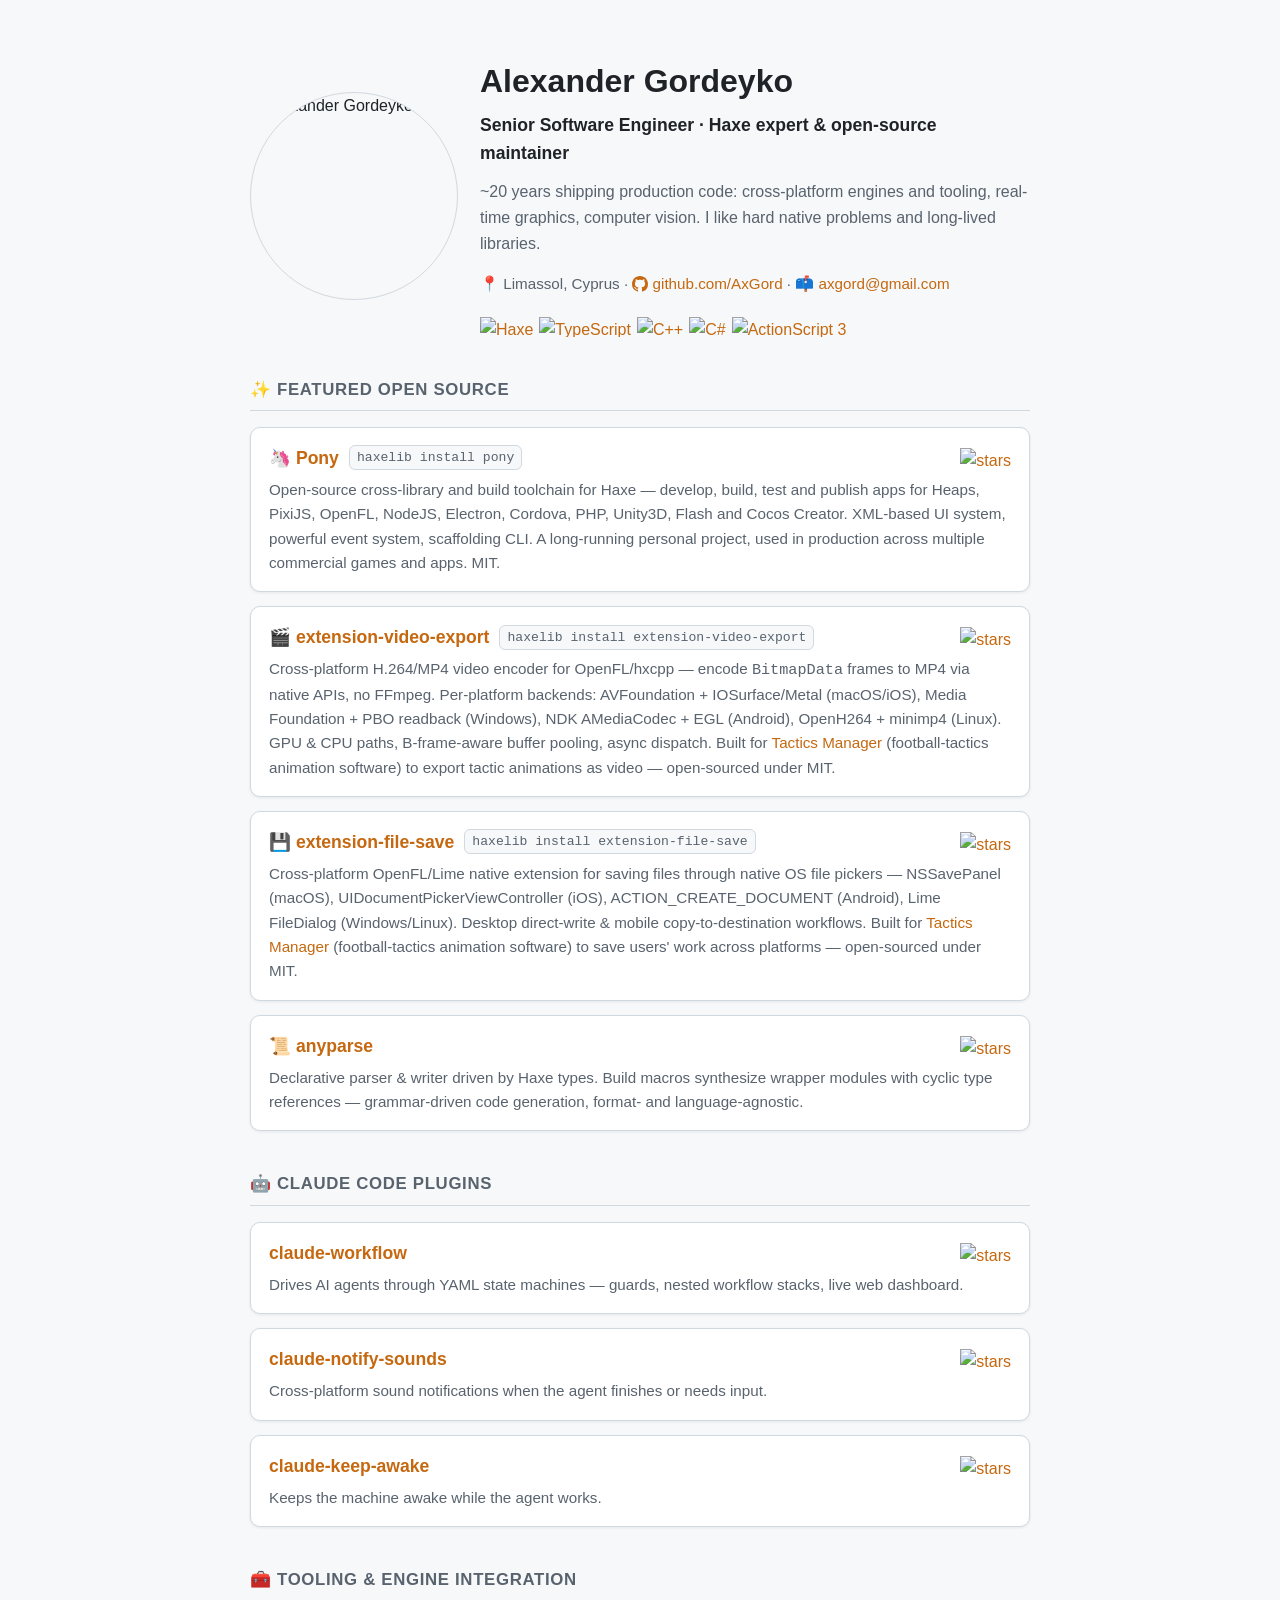
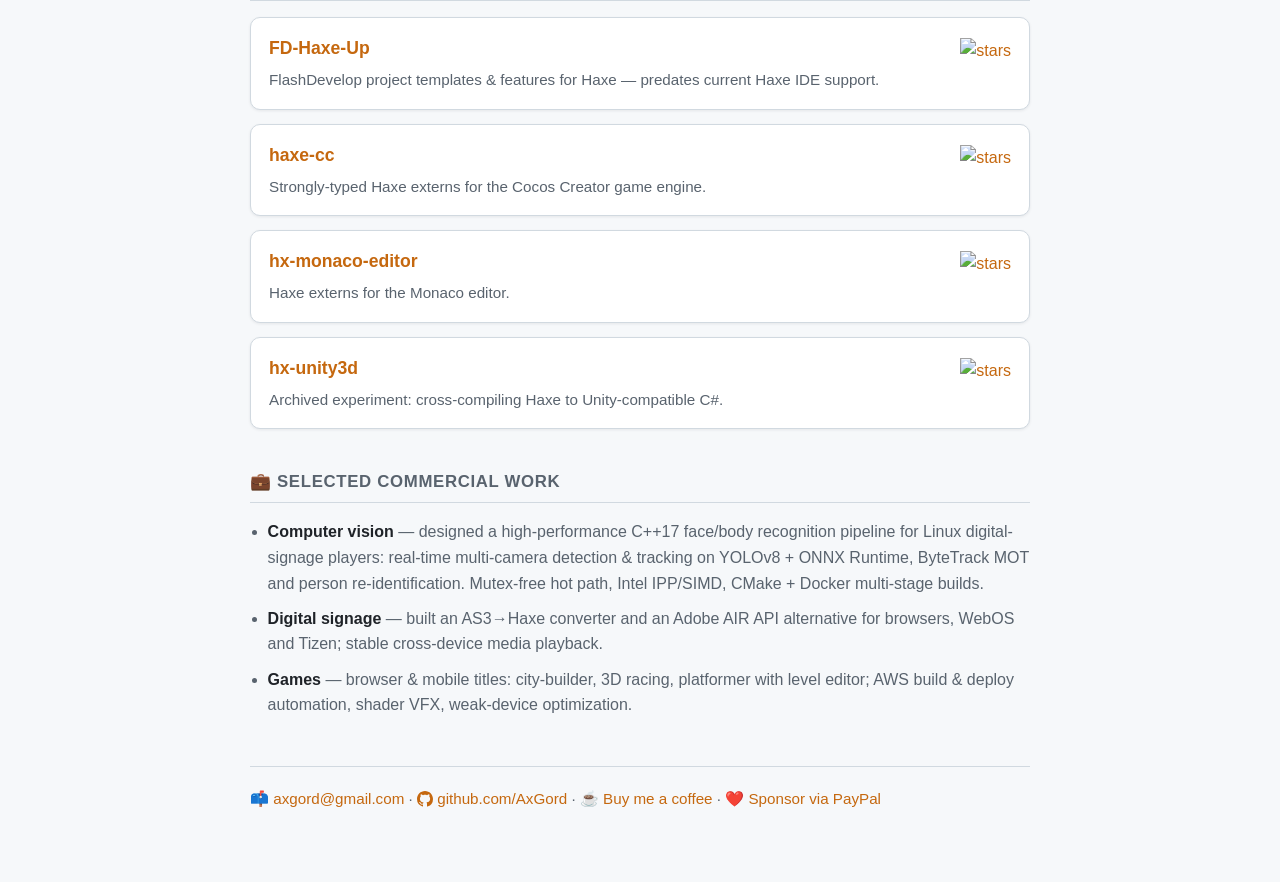
==== index.html @ aa640507 "add star badges to remaining project cards Co-Authored-By: Claude Opus 4.8 (1M context) <noreply@ant" ====
<!DOCTYPE html>
<html lang="en">
<head>
<meta charset="utf-8">
<meta name="viewport" content="width=device-width, initial-scale=1">
<title>Alexander Gordeyko — Haxe engineer & open-source maintainer</title>
<meta name="description" content="Senior Software Engineer · Haxe expert & open-source maintainer. Cross-platform engines and tooling, real-time graphics, computer vision.">
<style>
  :root {
    --bg: #f6f8fa;
    --fg: #1f2328;
    --muted: #59636e;
    --card: #ffffff;
    --border: #d1d9e0;
    --accent: #c5680f;
    --shadow: 0 1px 3px rgba(27,31,36,.08);
  }
  @media (prefers-color-scheme: dark) {
    :root {
      --bg: #0d1117;
      --fg: #e6edf3;
      --muted: #9198a1;
      --card: #161b22;
      --border: #30363d;
      --accent: #ea8220;
      --shadow: none;
    }
  }
  * { box-sizing: border-box; }
  body {
    margin: 0;
    background: var(--bg);
    color: var(--fg);
    font: 16px/1.6 -apple-system, BlinkMacSystemFont, "Segoe UI", Helvetica, Arial, sans-serif;
  }
  main { max-width: 820px; margin: 0 auto; padding: 56px 20px 72px; }
  a { color: var(--accent); text-decoration: none; }
  a:hover { text-decoration: underline; }
  .intro { display: flex; align-items: center; gap: 22px; }
  .intro-text { min-width: 0; }
  .avatar {
    width: 208px; height: 208px; border-radius: 50%;
    border: 1px solid var(--border); flex-shrink: 0;
  }
  @media (max-width: 520px) {
    .intro { flex-direction: column; align-items: flex-start; gap: 14px; }
  }
  h1 { font-size: 2rem; margin: 0 0 .25rem; }
  .tagline { font-size: 1.1rem; font-weight: 600; margin: 0 0 .75rem; }
  .summary { color: var(--muted); margin: 0 0 1rem; }
  .meta { color: var(--muted); font-size: .95rem; margin: 0 0 1.25rem; }
  .badges { display: flex; flex-wrap: wrap; gap: 6px; margin-top: .25rem; }
  .badges img { display: block; height: 20px; }
  .meta svg, footer svg { vertical-align: text-bottom; }
  h2 {
    font-size: 1.05rem; text-transform: uppercase; letter-spacing: .04em;
    color: var(--muted); margin: 2.5rem 0 1rem;
    border-bottom: 1px solid var(--border); padding-bottom: .4rem;
  }
  .card {
    background: var(--card); border: 1px solid var(--border);
    border-radius: 10px; padding: 16px 18px; margin-bottom: 14px;
    box-shadow: var(--shadow);
  }
  .card-head {
    display: flex; align-items: center; flex-wrap: wrap;
    gap: 10px; margin-bottom: 6px;
  }
  .card-head .name { font-size: 1.1rem; font-weight: 700; }
  .card-head code {
    background: var(--bg); border: 1px solid var(--border);
    border-radius: 6px; padding: 1px 7px; font-size: .82rem; color: var(--muted);
  }
  .card-head .stars { margin-left: auto; }
  .card-head .stars img { display: block; height: 20px; }
  .card p { margin: 0; color: var(--fg); }
  .card p.desc { color: var(--muted); font-size: .95rem; }
  .work { padding-left: 1.1rem; margin: 0; }
  .work li { margin-bottom: .6rem; color: var(--muted); }
  .work strong { color: var(--fg); }
  footer {
    margin-top: 3rem; padding-top: 1.25rem;
    border-top: 1px solid var(--border); color: var(--muted); font-size: .95rem;
  }
</style>
</head>
<body>
<main>

  <header>
    <div class="intro">
      <img class="avatar" src="https://github.com/AxGord.png?size=460" alt="Alexander Gordeyko" width="208" height="208">
      <div class="intro-text">
        <h1>Alexander Gordeyko</h1>
        <p class="tagline">Senior Software Engineer · Haxe expert &amp; open-source maintainer</p>
        <p class="summary">~20 years shipping production code: cross-platform engines and tooling, real-time graphics, computer vision. I like hard native problems and long-lived libraries.</p>
        <p class="meta">📍 Limassol, Cyprus · <a href="https://github.com/AxGord"><svg viewBox="0 0 16 16" width="16" height="16" fill="currentColor" aria-hidden="true"><path d="M8 0c4.42 0 8 3.58 8 8a8.013 8.013 0 0 1-5.45 7.59c-.4.08-.55-.17-.55-.38 0-.27.01-1.13.01-2.2 0-.75-.25-1.23-.54-1.48 1.78-.2 3.65-.88 3.65-3.95 0-.88-.31-1.59-.82-2.15.08-.2.36-1.02-.08-2.12 0 0-.67-.22-2.2.82-.64-.18-1.32-.27-2-.27-.68 0-1.36.09-2 .27-1.53-1.03-2.2-.82-2.2-.82-.44 1.1-.16 1.92-.08 2.12-.51.56-.82 1.28-.82 2.15 0 3.06 1.86 3.75 3.64 3.95-.23.2-.44.55-.51 1.07-.46.21-1.61.55-2.33-.66-.15-.24-.6-.83-1.23-.82-.67.01-.27.38.01.53.34.19.73.9.82 1.13.16.41.68 1.2 2.69.83 0 .67.01 1.3.01 1.49 0 .21-.15.45-.55.38A7.995 7.995 0 0 1 0 8c0-4.42 3.58-8 8-8Z"/></svg> github.com/AxGord</a> · 📫 <a href="mailto:axgord@gmail.com">axgord@gmail.com</a></p>
        <div class="badges">
          <a href="https://haxe.org"><img alt="Haxe" src="https://img.shields.io/badge/Haxe-EA8220?style=flat&logo=haxe&logoColor=white"></a>
          <a href="https://www.typescriptlang.org"><img alt="TypeScript" src="https://img.shields.io/badge/TypeScript-3178C6?style=flat&logo=typescript&logoColor=white"></a>
          <a href="https://isocpp.org"><img alt="C++" src="https://img.shields.io/badge/C++17-00599C?style=flat&logo=cplusplus&logoColor=white"></a>
          <a href="https://learn.microsoft.com/dotnet/csharp/"><img alt="C#" src="https://img.shields.io/badge/C%23-512BD4?style=flat&logo=csharp&logoColor=white"></a>
          <a href="https://airsdk.harman.com/"><img alt="ActionScript 3" src="https://img.shields.io/badge/AS3-CC0000?style=flat&logo=adobe&logoColor=white"></a>
        </div>
      </div>
    </div>
  </header>

  <h2>✨ Featured open source</h2>

  <div class="card">
    <div class="card-head">
      <span class="name">🦄 <a href="https://github.com/axgord/Pony">Pony</a></span>
      <code>haxelib install pony</code>
      <a class="stars" href="https://github.com/axgord/Pony/stargazers"><img alt="stars" src="https://img.shields.io/github/stars/axgord/Pony?style=flat&label=%E2%AD%90&color=DE8F00"></a>
    </div>
    <p class="desc">Open-source cross-library and build toolchain for Haxe — develop, build, test and publish apps for Heaps, PixiJS, OpenFL, NodeJS, Electron, Cordova, PHP, Unity3D, Flash and Cocos Creator. XML-based UI system, powerful event system, scaffolding CLI. A long-running personal project, used in production across multiple commercial games and apps. MIT.</p>
  </div>

  <div class="card">
    <div class="card-head">
      <span class="name">🎬 <a href="https://github.com/soccertutor/extension-video-export">extension-video-export</a></span>
      <code>haxelib install extension-video-export</code>
      <a class="stars" href="https://github.com/soccertutor/extension-video-export/stargazers"><img alt="stars" src="https://img.shields.io/github/stars/soccertutor/extension-video-export?style=flat&label=%E2%AD%90&color=DE8F00"></a>
    </div>
    <p class="desc">Cross-platform H.264/MP4 video encoder for OpenFL/hxcpp — encode <code>BitmapData</code> frames to MP4 via native APIs, no FFmpeg. Per-platform backends: AVFoundation + IOSurface/Metal (macOS/iOS), Media Foundation + PBO readback (Windows), NDK AMediaCodec + EGL (Android), OpenH264 + minimp4 (Linux). GPU &amp; CPU paths, B-frame-aware buffer pooling, async dispatch. Built for <a href="https://www.soccertutor.com">Tactics Manager</a> (football-tactics animation software) to export tactic animations as video — open-sourced under MIT.</p>
  </div>

  <div class="card">
    <div class="card-head">
      <span class="name">💾 <a href="https://github.com/soccertutor/extension-file-save">extension-file-save</a></span>
      <code>haxelib install extension-file-save</code>
      <a class="stars" href="https://github.com/soccertutor/extension-file-save/stargazers"><img alt="stars" src="https://img.shields.io/github/stars/soccertutor/extension-file-save?style=flat&label=%E2%AD%90&color=DE8F00"></a>
    </div>
    <p class="desc">Cross-platform OpenFL/Lime native extension for saving files through native OS file pickers — NSSavePanel (macOS), UIDocumentPickerViewController (iOS), ACTION_CREATE_DOCUMENT (Android), Lime FileDialog (Windows/Linux). Desktop direct-write &amp; mobile copy-to-destination workflows. Built for <a href="https://www.soccertutor.com">Tactics Manager</a> (football-tactics animation software) to save users' work across platforms — open-sourced under MIT.</p>
  </div>

  <div class="card">
    <div class="card-head">
      <span class="name">📜 <a href="https://github.com/axgord/anyparse">anyparse</a></span>
      <a class="stars" href="https://github.com/axgord/anyparse/stargazers"><img alt="stars" src="https://img.shields.io/github/stars/axgord/anyparse?style=flat&label=%E2%AD%90&color=DE8F00"></a>
    </div>
    <p class="desc">Declarative parser &amp; writer driven by Haxe types. Build macros synthesize wrapper modules with cyclic type references — grammar-driven code generation, format- and language-agnostic.</p>
  </div>

  <h2>🤖 Claude Code plugins</h2>

  <div class="card">
    <div class="card-head">
      <span class="name"><a href="https://github.com/axgord/claude-workflow">claude-workflow</a></span>
      <a class="stars" href="https://github.com/axgord/claude-workflow/stargazers"><img alt="stars" src="https://img.shields.io/github/stars/axgord/claude-workflow?style=flat&label=%E2%AD%90&color=DE8F00"></a>
    </div>
    <p class="desc">Drives AI agents through YAML state machines — guards, nested workflow stacks, live web dashboard.</p>
  </div>

  <div class="card">
    <div class="card-head">
      <span class="name"><a href="https://github.com/axgord/claude-notify-sounds">claude-notify-sounds</a></span>
      <a class="stars" href="https://github.com/axgord/claude-notify-sounds/stargazers"><img alt="stars" src="https://img.shields.io/github/stars/axgord/claude-notify-sounds?style=flat&label=%E2%AD%90&color=DE8F00"></a>
    </div>
    <p class="desc">Cross-platform sound notifications when the agent finishes or needs input.</p>
  </div>

  <div class="card">
    <div class="card-head">
      <span class="name"><a href="https://github.com/axgord/claude-keep-awake">claude-keep-awake</a></span>
      <a class="stars" href="https://github.com/axgord/claude-keep-awake/stargazers"><img alt="stars" src="https://img.shields.io/github/stars/axgord/claude-keep-awake?style=flat&label=%E2%AD%90&color=DE8F00"></a>
    </div>
    <p class="desc">Keeps the machine awake while the agent works.</p>
  </div>

  <h2>🧰 Tooling &amp; engine integration</h2>

  <div class="card">
    <div class="card-head">
      <span class="name"><a href="https://github.com/axgord/FD-Haxe-Up">FD-Haxe-Up</a></span>
      <a class="stars" href="https://github.com/axgord/FD-Haxe-Up/stargazers"><img alt="stars" src="https://img.shields.io/github/stars/axgord/FD-Haxe-Up?style=flat&label=%E2%AD%90&color=DE8F00"></a>
    </div>
    <p class="desc">FlashDevelop project templates &amp; features for Haxe — predates current Haxe IDE support.</p>
  </div>

  <div class="card">
    <div class="card-head">
      <span class="name"><a href="https://github.com/axgord/haxe-cc">haxe-cc</a></span>
      <a class="stars" href="https://github.com/axgord/haxe-cc/stargazers"><img alt="stars" src="https://img.shields.io/github/stars/axgord/haxe-cc?style=flat&label=%E2%AD%90&color=DE8F00"></a>
    </div>
    <p class="desc">Strongly-typed Haxe externs for the Cocos Creator game engine.</p>
  </div>

  <div class="card">
    <div class="card-head">
      <span class="name"><a href="https://github.com/axgord/hx-monaco-editor">hx-monaco-editor</a></span>
      <a class="stars" href="https://github.com/axgord/hx-monaco-editor/stargazers"><img alt="stars" src="https://img.shields.io/github/stars/axgord/hx-monaco-editor?style=flat&label=%E2%AD%90&color=DE8F00"></a>
    </div>
    <p class="desc">Haxe externs for the Monaco editor.</p>
  </div>

  <div class="card">
    <div class="card-head">
      <span class="name"><a href="https://github.com/axgord/hx-unity3d">hx-unity3d</a></span>
      <a class="stars" href="https://github.com/axgord/hx-unity3d/stargazers"><img alt="stars" src="https://img.shields.io/github/stars/axgord/hx-unity3d?style=flat&label=%E2%AD%90&color=DE8F00"></a>
    </div>
    <p class="desc">Archived experiment: cross-compiling Haxe to Unity-compatible C#.</p>
  </div>

  <h2>💼 Selected commercial work</h2>
  <ul class="work">
    <li><strong>Computer vision</strong> — designed a high-performance C++17 face/body recognition pipeline for Linux digital-signage players: real-time multi-camera detection &amp; tracking on YOLOv8 + ONNX Runtime, ByteTrack MOT and person re-identification. Mutex-free hot path, Intel IPP/SIMD, CMake + Docker multi-stage builds.</li>
    <li><strong>Digital signage</strong> — built an AS3→Haxe converter and an Adobe AIR API alternative for browsers, WebOS and Tizen; stable cross-device media playback.</li>
    <li><strong>Games</strong> — browser &amp; mobile titles: city-builder, 3D racing, platformer with level editor; AWS build &amp; deploy automation, shader VFX, weak-device optimization.</li>
  </ul>

  <footer>
    📫 <a href="mailto:axgord@gmail.com">axgord@gmail.com</a> ·
    <a href="https://github.com/AxGord"><svg viewBox="0 0 16 16" width="16" height="16" fill="currentColor" aria-hidden="true"><path d="M8 0c4.42 0 8 3.58 8 8a8.013 8.013 0 0 1-5.45 7.59c-.4.08-.55-.17-.55-.38 0-.27.01-1.13.01-2.2 0-.75-.25-1.23-.54-1.48 1.78-.2 3.65-.88 3.65-3.95 0-.88-.31-1.59-.82-2.15.08-.2.36-1.02-.08-2.12 0 0-.67-.22-2.2.82-.64-.18-1.32-.27-2-.27-.68 0-1.36.09-2 .27-1.53-1.03-2.2-.82-2.2-.82-.44 1.1-.16 1.92-.08 2.12-.51.56-.82 1.28-.82 2.15 0 3.06 1.86 3.75 3.64 3.95-.23.2-.44.55-.51 1.07-.46.21-1.61.55-2.33-.66-.15-.24-.6-.83-1.23-.82-.67.01-.27.38.01.53.34.19.73.9.82 1.13.16.41.68 1.2 2.69.83 0 .67.01 1.3.01 1.49 0 .21-.15.45-.55.38A7.995 7.995 0 0 1 0 8c0-4.42 3.58-8 8-8Z"/></svg> github.com/AxGord</a> ·
    ☕ <a href="https://buymeacoffee.com/axgo">Buy me a coffee</a> ·
    ❤️ <a href="https://paypal.me/axgorde">Sponsor via PayPal</a>
  </footer>

</main>
</body>
</html>
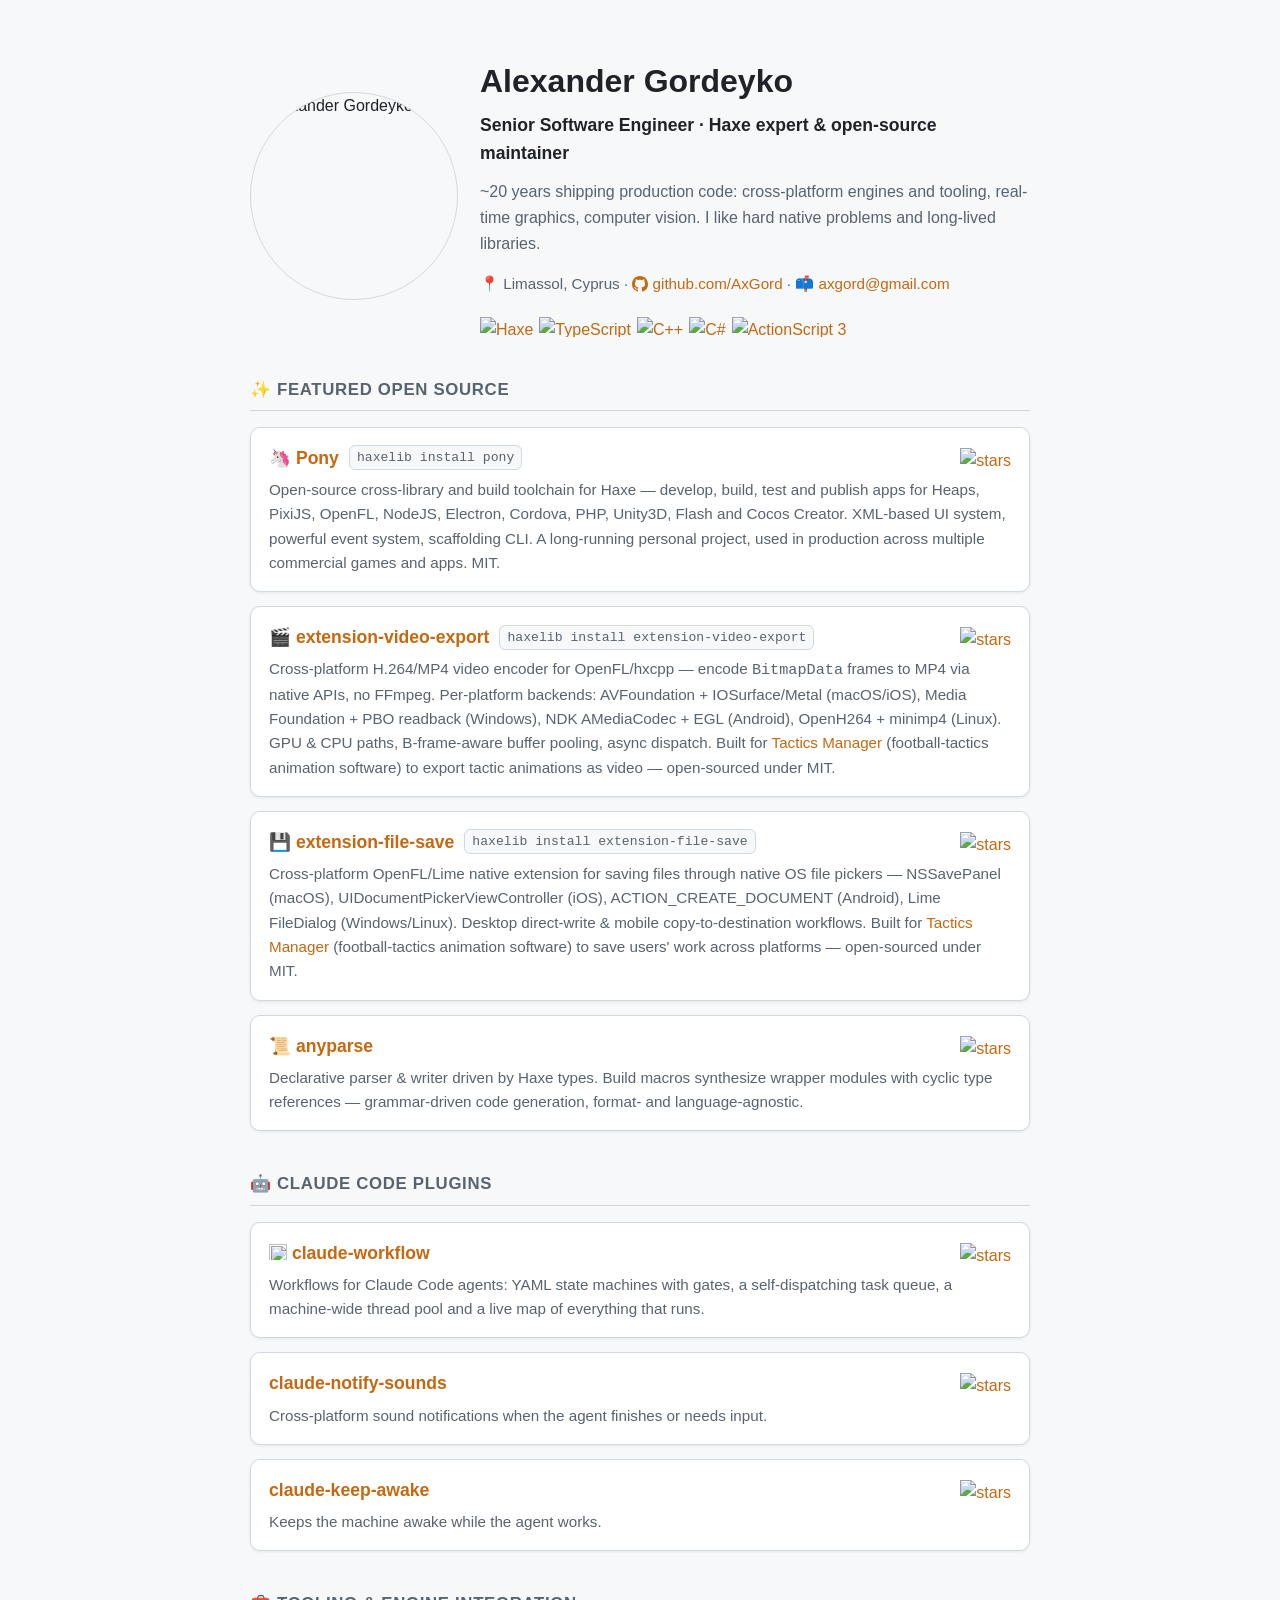
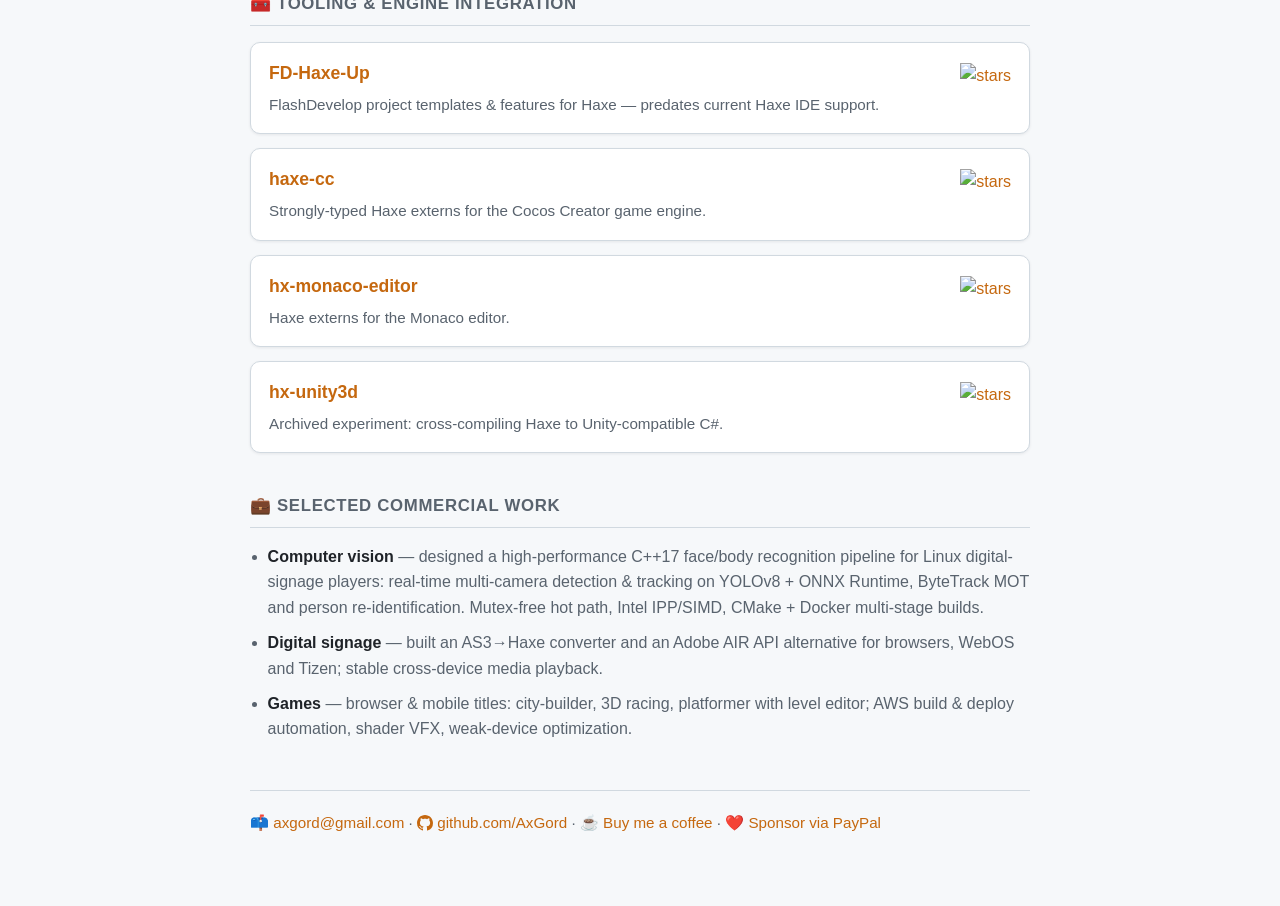
==== commit 5d05aab4: "claude-workflow: link the site, show its icon, current description Co-Authored-By: Claude Opus 5.5 <" ====
--- a/index.html
+++ b/index.html
@@ -147,10 +147,10 @@
 
   <div class="card">
     <div class="card-head">
-      <span class="name"><a href="https://github.com/axgord/claude-workflow">claude-workflow</a></span>
+      <span class="name"><img src="https://axgord.github.io/claude-workflow/favicon.svg" alt="" width="18" height="18" style="vertical-align:-3px"> <a href="https://axgord.github.io/claude-workflow/">claude-workflow</a></span>
       <a class="stars" href="https://github.com/axgord/claude-workflow/stargazers"><img alt="stars" src="https://img.shields.io/github/stars/axgord/claude-workflow?style=flat&label=%E2%AD%90&color=DE8F00"></a>
     </div>
-    <p class="desc">Drives AI agents through YAML state machines — guards, nested workflow stacks, live web dashboard.</p>
+    <p class="desc">Workflows for Claude Code agents: YAML state machines with gates, a self-dispatching task queue, a machine-wide thread pool and a live map of everything that runs.</p>
   </div>
 
   <div class="card">
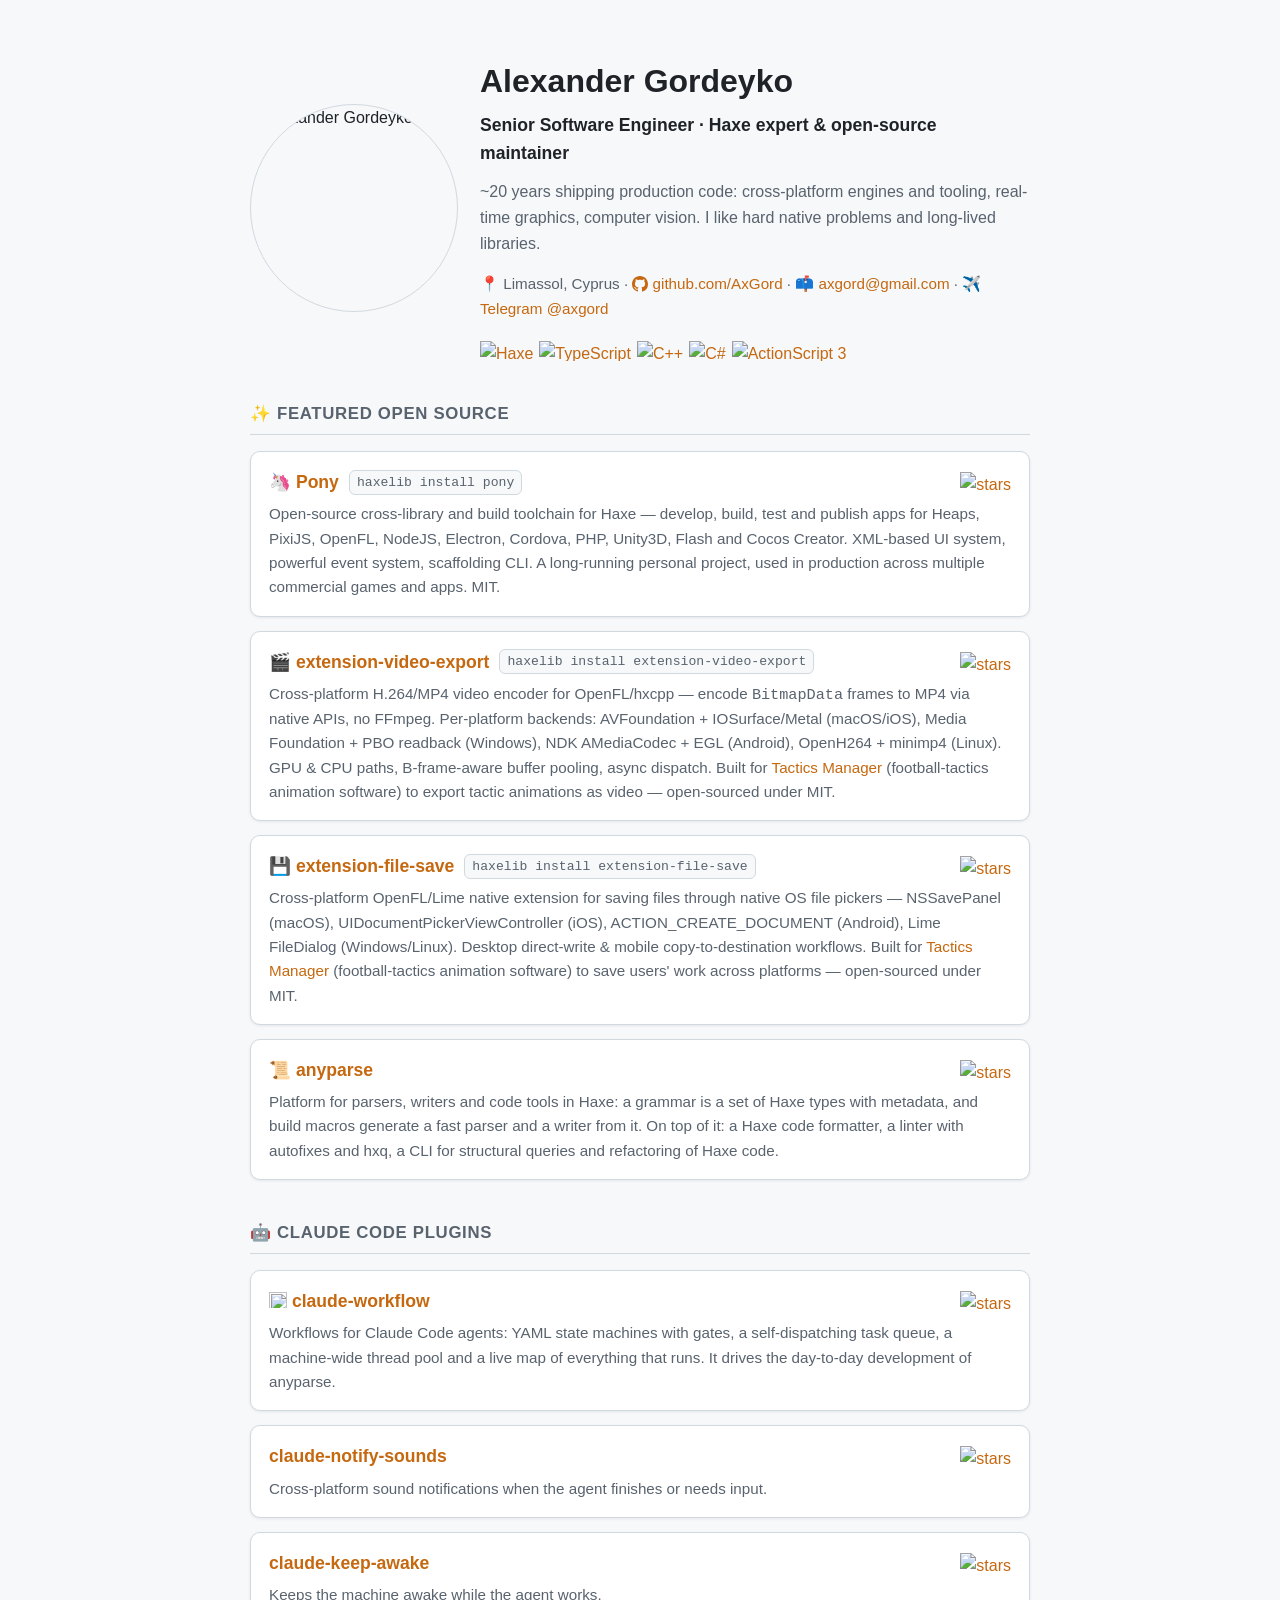
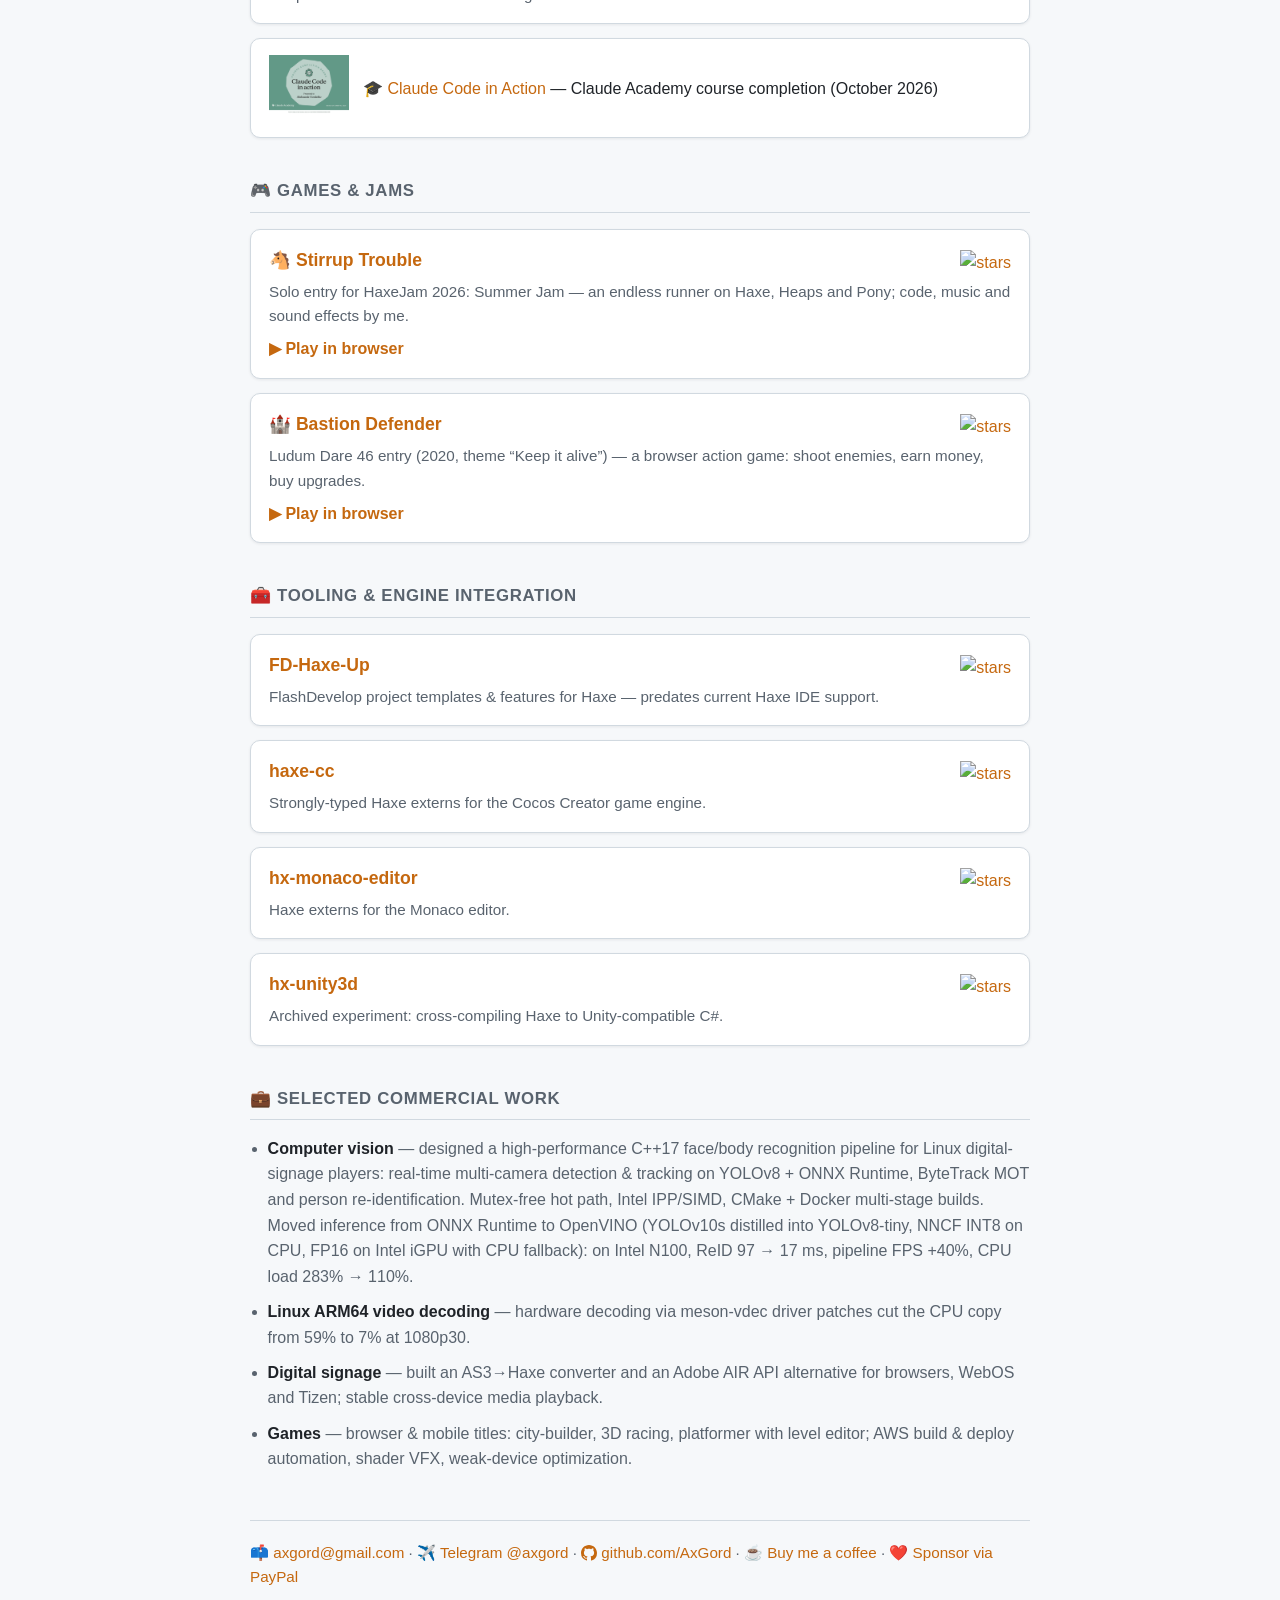
==== commit 3f3f37ad: "Update anyparse text, add games and certificate sections, CV numbers, Telegram contact Co-Authored-B" ====
--- a/index.html
+++ b/index.html
@@ -75,6 +75,9 @@
   .card-head .stars img { display: block; height: 20px; }
   .card p { margin: 0; color: var(--fg); }
   .card p.desc { color: var(--muted); font-size: .95rem; }
+  .card a.play { display: inline-block; margin-top: 8px; font-weight: 700; }
+  .cert { display: flex; align-items: center; gap: 14px; }
+  .cert img { width: 80px; height: auto; flex-shrink: 0; }
   .work { padding-left: 1.1rem; margin: 0; }
   .work li { margin-bottom: .6rem; color: var(--muted); }
   .work strong { color: var(--fg); }
@@ -94,7 +97,7 @@
         <h1>Alexander Gordeyko</h1>
         <p class="tagline">Senior Software Engineer · Haxe expert &amp; open-source maintainer</p>
         <p class="summary">~20 years shipping production code: cross-platform engines and tooling, real-time graphics, computer vision. I like hard native problems and long-lived libraries.</p>
-        <p class="meta">📍 Limassol, Cyprus · <a href="https://github.com/AxGord"><svg viewBox="0 0 16 16" width="16" height="16" fill="currentColor" aria-hidden="true"><path d="M8 0c4.42 0 8 3.58 8 8a8.013 8.013 0 0 1-5.45 7.59c-.4.08-.55-.17-.55-.38 0-.27.01-1.13.01-2.2 0-.75-.25-1.23-.54-1.48 1.78-.2 3.65-.88 3.65-3.95 0-.88-.31-1.59-.82-2.15.08-.2.36-1.02-.08-2.12 0 0-.67-.22-2.2.82-.64-.18-1.32-.27-2-.27-.68 0-1.36.09-2 .27-1.53-1.03-2.2-.82-2.2-.82-.44 1.1-.16 1.92-.08 2.12-.51.56-.82 1.28-.82 2.15 0 3.06 1.86 3.75 3.64 3.95-.23.2-.44.55-.51 1.07-.46.21-1.61.55-2.33-.66-.15-.24-.6-.83-1.23-.82-.67.01-.27.38.01.53.34.19.73.9.82 1.13.16.41.68 1.2 2.69.83 0 .67.01 1.3.01 1.49 0 .21-.15.45-.55.38A7.995 7.995 0 0 1 0 8c0-4.42 3.58-8 8-8Z"/></svg> github.com/AxGord</a> · 📫 <a href="mailto:axgord@gmail.com">axgord@gmail.com</a></p>
+        <p class="meta">📍 Limassol, Cyprus · <a href="https://github.com/AxGord"><svg viewBox="0 0 16 16" width="16" height="16" fill="currentColor" aria-hidden="true"><path d="M8 0c4.42 0 8 3.58 8 8a8.013 8.013 0 0 1-5.45 7.59c-.4.08-.55-.17-.55-.38 0-.27.01-1.13.01-2.2 0-.75-.25-1.23-.54-1.48 1.78-.2 3.65-.88 3.65-3.95 0-.88-.31-1.59-.82-2.15.08-.2.36-1.02-.08-2.12 0 0-.67-.22-2.2.82-.64-.18-1.32-.27-2-.27-.68 0-1.36.09-2 .27-1.53-1.03-2.2-.82-2.2-.82-.44 1.1-.16 1.92-.08 2.12-.51.56-.82 1.28-.82 2.15 0 3.06 1.86 3.75 3.64 3.95-.23.2-.44.55-.51 1.07-.46.21-1.61.55-2.33-.66-.15-.24-.6-.83-1.23-.82-.67.01-.27.38.01.53.34.19.73.9.82 1.13.16.41.68 1.2 2.69.83 0 .67.01 1.3.01 1.49 0 .21-.15.45-.55.38A7.995 7.995 0 0 1 0 8c0-4.42 3.58-8 8-8Z"/></svg> github.com/AxGord</a> · 📫 <a href="mailto:axgord@gmail.com">axgord@gmail.com</a> · ✈️ <a href="https://t.me/axgord">Telegram @axgord</a></p>
         <div class="badges">
           <a href="https://haxe.org"><img alt="Haxe" src="https://img.shields.io/badge/Haxe-EA8220?style=flat&logo=haxe&logoColor=white"></a>
           <a href="https://www.typescriptlang.org"><img alt="TypeScript" src="https://img.shields.io/badge/TypeScript-3178C6?style=flat&logo=typescript&logoColor=white"></a>
@@ -140,7 +143,7 @@
       <span class="name">📜 <a href="https://github.com/axgord/anyparse">anyparse</a></span>
       <a class="stars" href="https://github.com/axgord/anyparse/stargazers"><img alt="stars" src="https://img.shields.io/github/stars/axgord/anyparse?style=flat&label=%E2%AD%90&color=DE8F00"></a>
     </div>
-    <p class="desc">Declarative parser &amp; writer driven by Haxe types. Build macros synthesize wrapper modules with cyclic type references — grammar-driven code generation, format- and language-agnostic.</p>
+    <p class="desc">Platform for parsers, writers and code tools in Haxe: a grammar is a set of Haxe types with metadata, and build macros generate a fast parser and a writer from it. On top of it: a Haxe code formatter, a linter with autofixes and hxq, a CLI for structural queries and refactoring of Haxe code.</p>
   </div>
 
   <h2>🤖 Claude Code plugins</h2>
@@ -150,7 +153,7 @@
       <span class="name"><img src="https://axgord.github.io/claude-workflow/favicon.svg" alt="" width="18" height="18" style="vertical-align:-3px"> <a href="https://axgord.github.io/claude-workflow/">claude-workflow</a></span>
       <a class="stars" href="https://github.com/axgord/claude-workflow/stargazers"><img alt="stars" src="https://img.shields.io/github/stars/axgord/claude-workflow?style=flat&label=%E2%AD%90&color=DE8F00"></a>
     </div>
-    <p class="desc">Workflows for Claude Code agents: YAML state machines with gates, a self-dispatching task queue, a machine-wide thread pool and a live map of everything that runs.</p>
+    <p class="desc">Workflows for Claude Code agents: YAML state machines with gates, a self-dispatching task queue, a machine-wide thread pool and a live map of everything that runs. It drives the day-to-day development of anyparse.</p>
   </div>
 
   <div class="card">
@@ -169,6 +172,31 @@
     <p class="desc">Keeps the machine awake while the agent works.</p>
   </div>
 
+  <div class="card cert">
+    <a href="https://academy.claude.com/verify/34b2fe451600e36c8bdf5a30b8e10989"><img src="img/claude_code_badge.png" alt="Claude Code in Action badge"></a>
+    <p>🎓 <a href="https://academy.claude.com/verify/34b2fe451600e36c8bdf5a30b8e10989">Claude Code in Action</a> — Claude Academy course completion (October 2026)</p>
+  </div>
+
+  <h2>🎮 Games &amp; jams</h2>
+
+  <div class="card">
+    <div class="card-head">
+      <span class="name">🐴 <a href="https://github.com/AxGord/Stirrup-Trouble">Stirrup Trouble</a></span>
+      <a class="stars" href="https://github.com/AxGord/Stirrup-Trouble/stargazers"><img alt="stars" src="https://img.shields.io/github/stars/AxGord/Stirrup-Trouble?style=flat&label=%E2%AD%90&color=DE8F00"></a>
+    </div>
+    <p class="desc">Solo entry for HaxeJam 2026: Summer Jam — an endless runner on Haxe, Heaps and Pony; code, music and sound effects by me.</p>
+    <a class="play" href="https://axgord.itch.io/stirrup-trouble">▶ Play in browser</a>
+  </div>
+
+  <div class="card">
+    <div class="card-head">
+      <span class="name">🏰 <a href="https://github.com/AxGord/ld46-bastion-defender">Bastion Defender</a></span>
+      <a class="stars" href="https://github.com/AxGord/ld46-bastion-defender/stargazers"><img alt="stars" src="https://img.shields.io/github/stars/AxGord/ld46-bastion-defender?style=flat&label=%E2%AD%90&color=DE8F00"></a>
+    </div>
+    <p class="desc">Ludum Dare 46 entry (2020, theme “Keep it alive”) — a browser action game: shoot enemies, earn money, buy upgrades.</p>
+    <a class="play" href="https://axgord.itch.io/bastion-defender">▶ Play in browser</a>
+  </div>
+
   <h2>🧰 Tooling &amp; engine integration</h2>
 
   <div class="card">
@@ -205,13 +233,15 @@
 
   <h2>💼 Selected commercial work</h2>
   <ul class="work">
-    <li><strong>Computer vision</strong> — designed a high-performance C++17 face/body recognition pipeline for Linux digital-signage players: real-time multi-camera detection &amp; tracking on YOLOv8 + ONNX Runtime, ByteTrack MOT and person re-identification. Mutex-free hot path, Intel IPP/SIMD, CMake + Docker multi-stage builds.</li>
+    <li><strong>Computer vision</strong> — designed a high-performance C++17 face/body recognition pipeline for Linux digital-signage players: real-time multi-camera detection &amp; tracking on YOLOv8 + ONNX Runtime, ByteTrack MOT and person re-identification. Mutex-free hot path, Intel IPP/SIMD, CMake + Docker multi-stage builds. Moved inference from ONNX Runtime to OpenVINO (YOLOv10s distilled into YOLOv8-tiny, NNCF INT8 on CPU, FP16 on Intel iGPU with CPU fallback): on Intel N100, ReID 97 → 17 ms, pipeline FPS +40%, CPU load 283% → 110%.</li>
+    <li><strong>Linux ARM64 video decoding</strong> — hardware decoding via meson-vdec driver patches cut the CPU copy from 59% to 7% at 1080p30.</li>
     <li><strong>Digital signage</strong> — built an AS3→Haxe converter and an Adobe AIR API alternative for browsers, WebOS and Tizen; stable cross-device media playback.</li>
     <li><strong>Games</strong> — browser &amp; mobile titles: city-builder, 3D racing, platformer with level editor; AWS build &amp; deploy automation, shader VFX, weak-device optimization.</li>
   </ul>
 
   <footer>
     📫 <a href="mailto:axgord@gmail.com">axgord@gmail.com</a> ·
+    ✈️ <a href="https://t.me/axgord">Telegram @axgord</a> ·
     <a href="https://github.com/AxGord"><svg viewBox="0 0 16 16" width="16" height="16" fill="currentColor" aria-hidden="true"><path d="M8 0c4.42 0 8 3.58 8 8a8.013 8.013 0 0 1-5.45 7.59c-.4.08-.55-.17-.55-.38 0-.27.01-1.13.01-2.2 0-.75-.25-1.23-.54-1.48 1.78-.2 3.65-.88 3.65-3.95 0-.88-.31-1.59-.82-2.15.08-.2.36-1.02-.08-2.12 0 0-.67-.22-2.2.82-.64-.18-1.32-.27-2-.27-.68 0-1.36.09-2 .27-1.53-1.03-2.2-.82-2.2-.82-.44 1.1-.16 1.92-.08 2.12-.51.56-.82 1.28-.82 2.15 0 3.06 1.86 3.75 3.64 3.95-.23.2-.44.55-.51 1.07-.46.21-1.61.55-2.33-.66-.15-.24-.6-.83-1.23-.82-.67.01-.27.38.01.53.34.19.73.9.82 1.13.16.41.68 1.2 2.69.83 0 .67.01 1.3.01 1.49 0 .21-.15.45-.55.38A7.995 7.995 0 0 1 0 8c0-4.42 3.58-8 8-8Z"/></svg> github.com/AxGord</a> ·
     ☕ <a href="https://buymeacoffee.com/axgo">Buy me a coffee</a> ·
     ❤️ <a href="https://paypal.me/axgorde">Sponsor via PayPal</a>
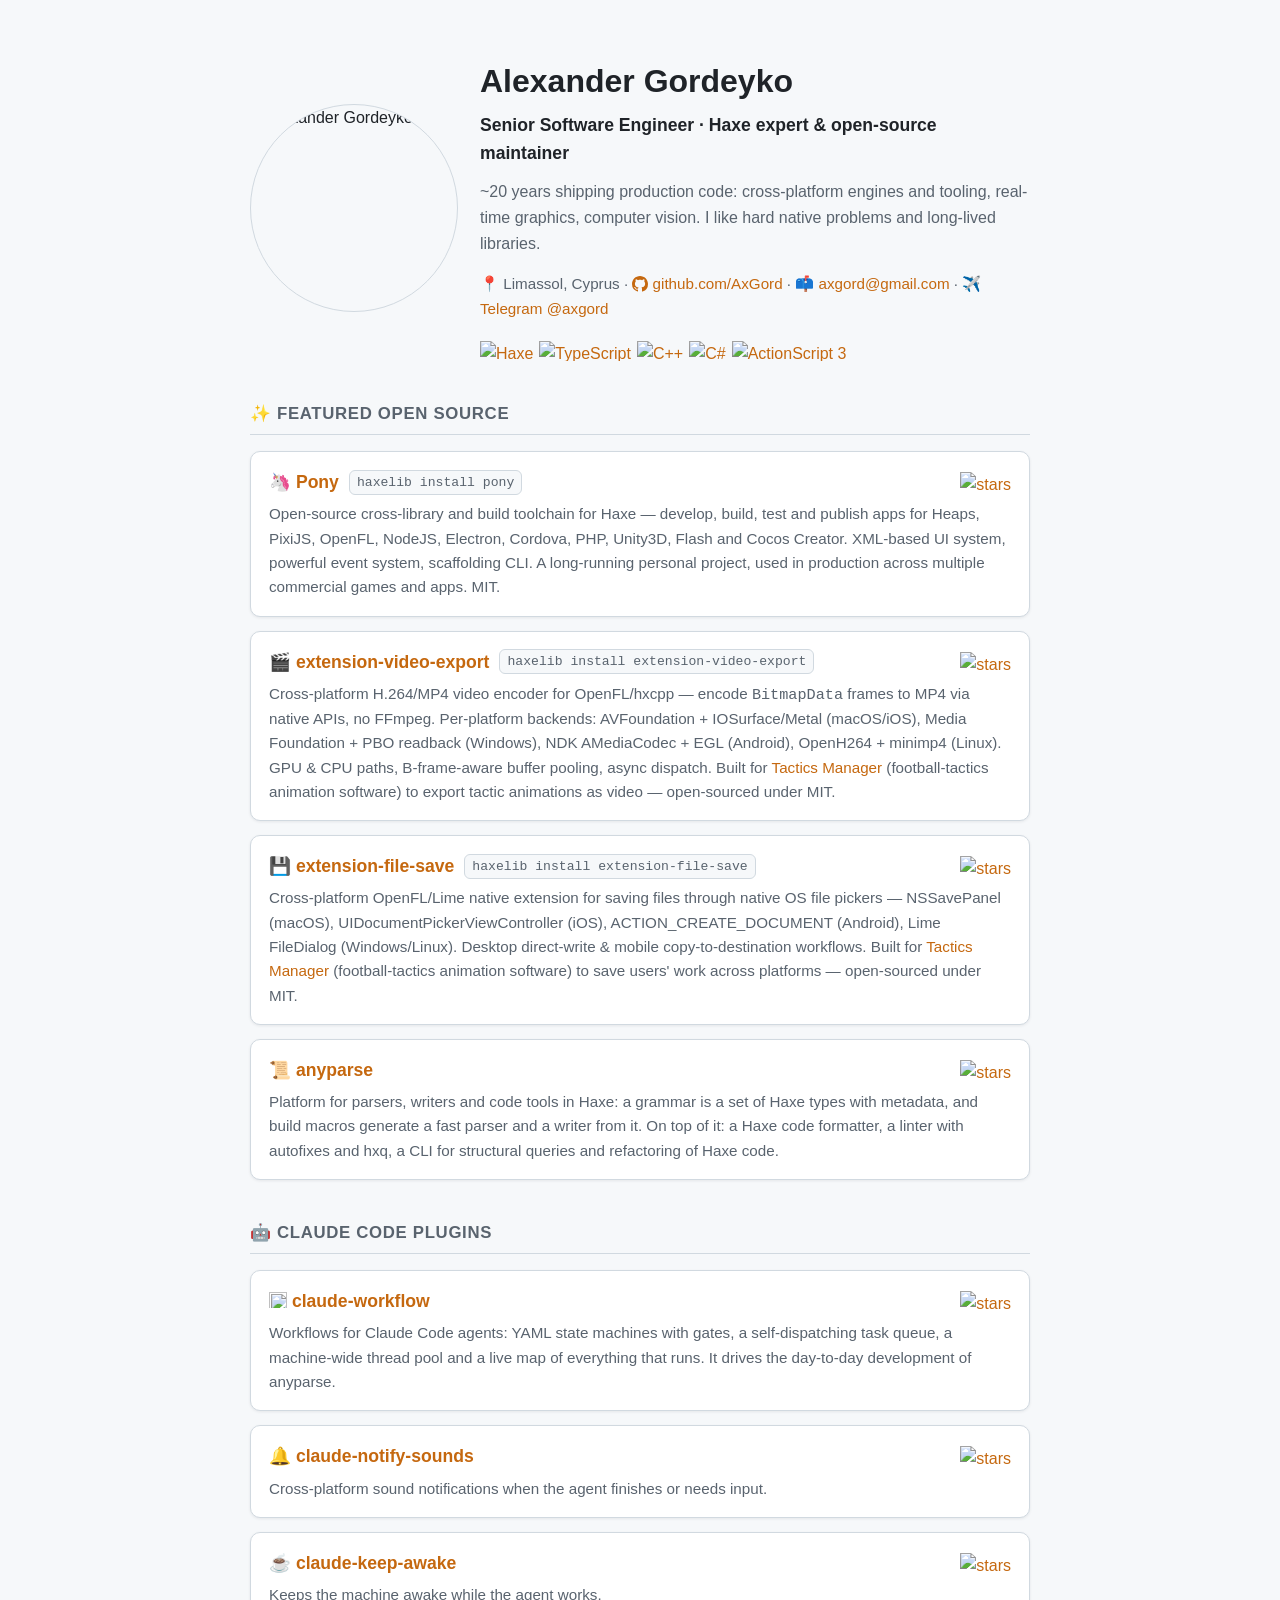
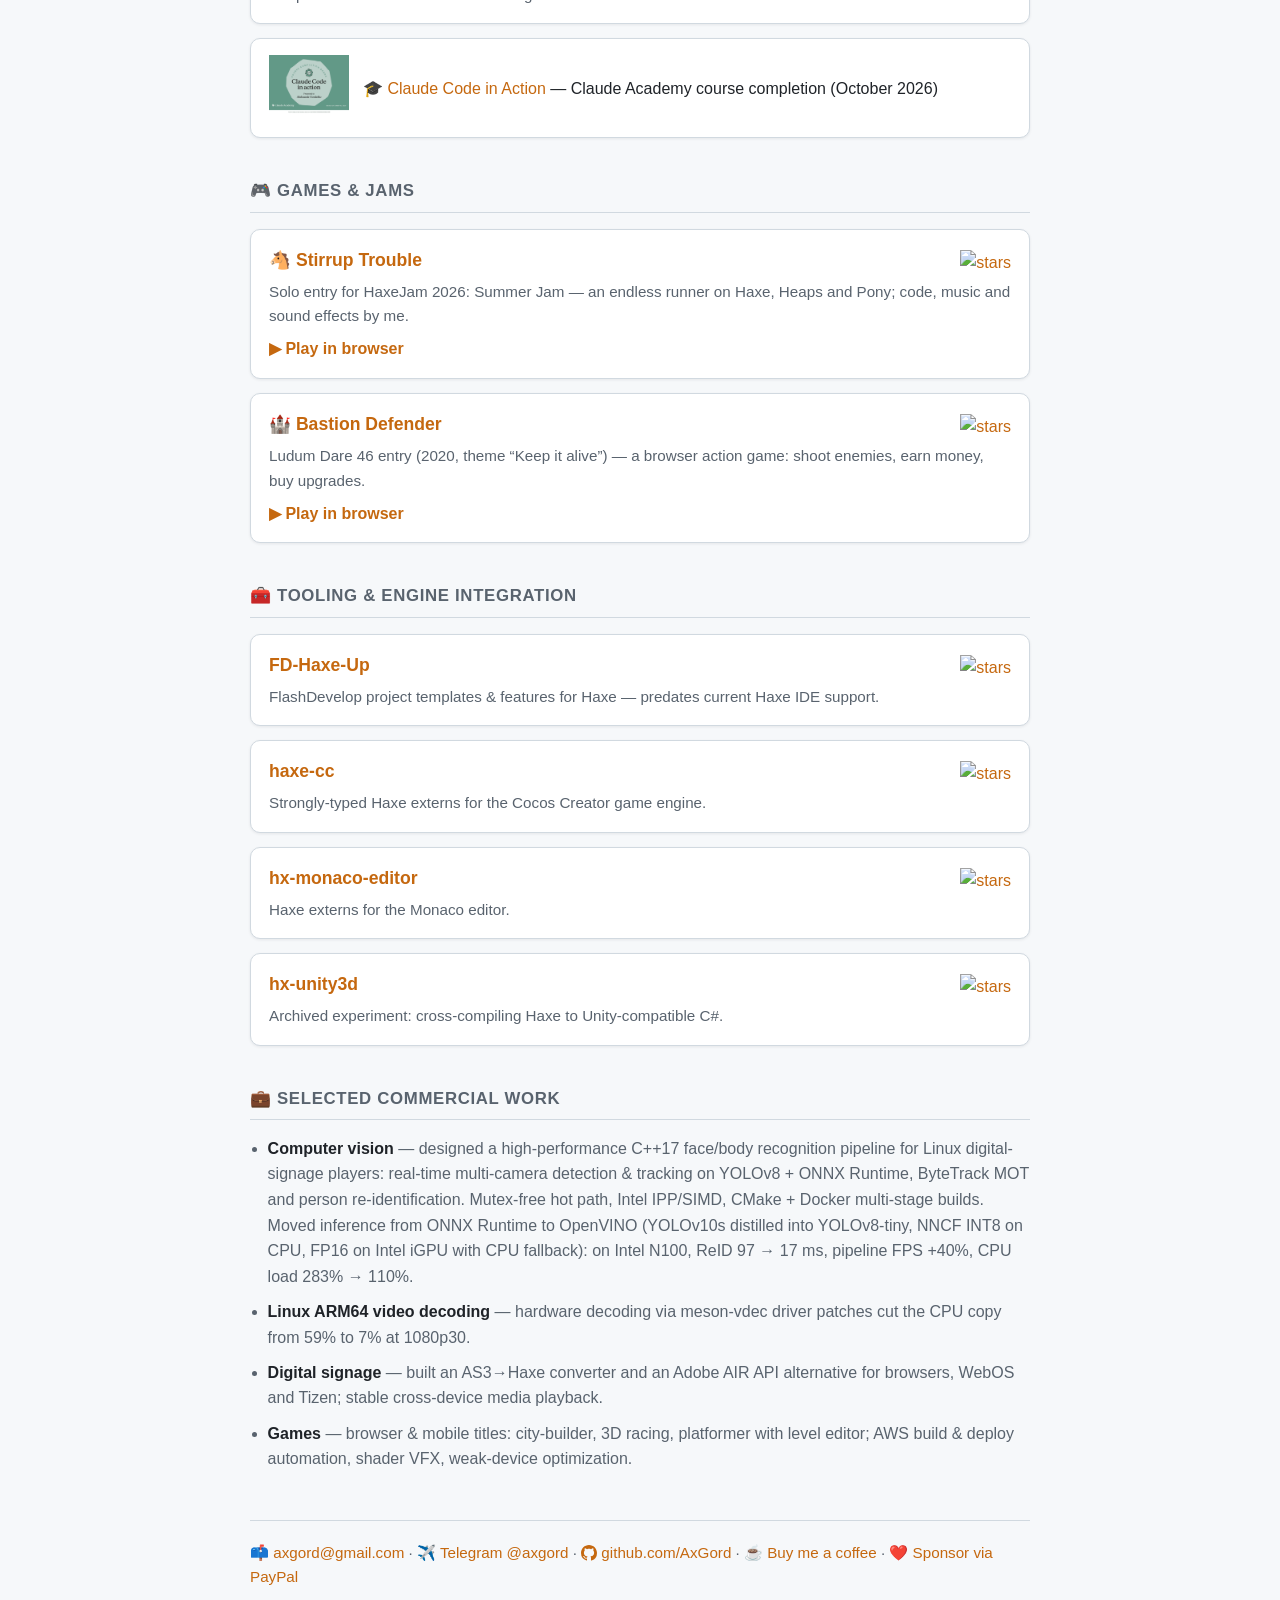
==== commit 22bbae26: "Icons for claude-notify-sounds and claude-keep-awake Co-Authored-By: Claude Opus 5.5 <noreply@anthro" ====
--- a/index.html
+++ b/index.html
@@ -158,7 +158,7 @@
 
   <div class="card">
     <div class="card-head">
-      <span class="name"><a href="https://github.com/axgord/claude-notify-sounds">claude-notify-sounds</a></span>
+      <span class="name">🔔 <a href="https://github.com/axgord/claude-notify-sounds">claude-notify-sounds</a></span>
       <a class="stars" href="https://github.com/axgord/claude-notify-sounds/stargazers"><img alt="stars" src="https://img.shields.io/github/stars/axgord/claude-notify-sounds?style=flat&label=%E2%AD%90&color=DE8F00"></a>
     </div>
     <p class="desc">Cross-platform sound notifications when the agent finishes or needs input.</p>
@@ -166,7 +166,7 @@
 
   <div class="card">
     <div class="card-head">
-      <span class="name"><a href="https://github.com/axgord/claude-keep-awake">claude-keep-awake</a></span>
+      <span class="name">☕ <a href="https://github.com/axgord/claude-keep-awake">claude-keep-awake</a></span>
       <a class="stars" href="https://github.com/axgord/claude-keep-awake/stargazers"><img alt="stars" src="https://img.shields.io/github/stars/axgord/claude-keep-awake?style=flat&label=%E2%AD%90&color=DE8F00"></a>
     </div>
     <p class="desc">Keeps the machine awake while the agent works.</p>
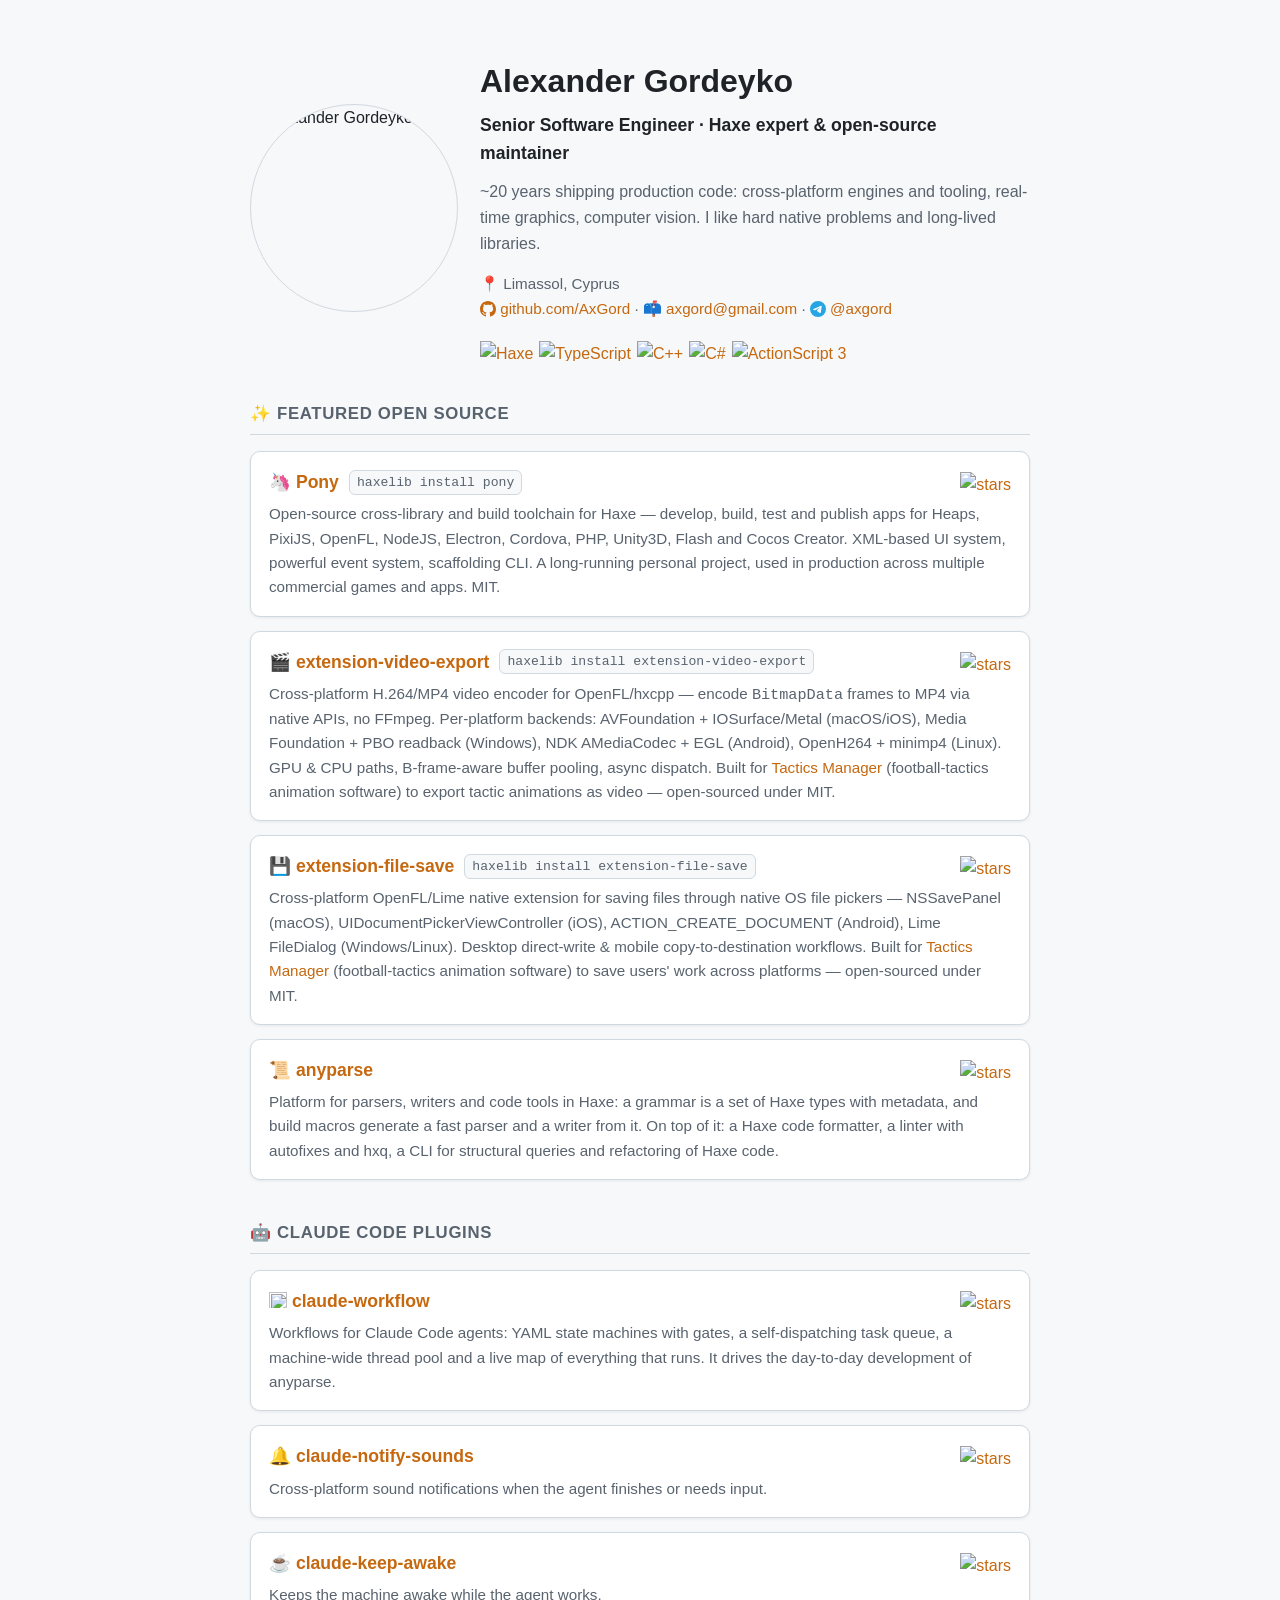
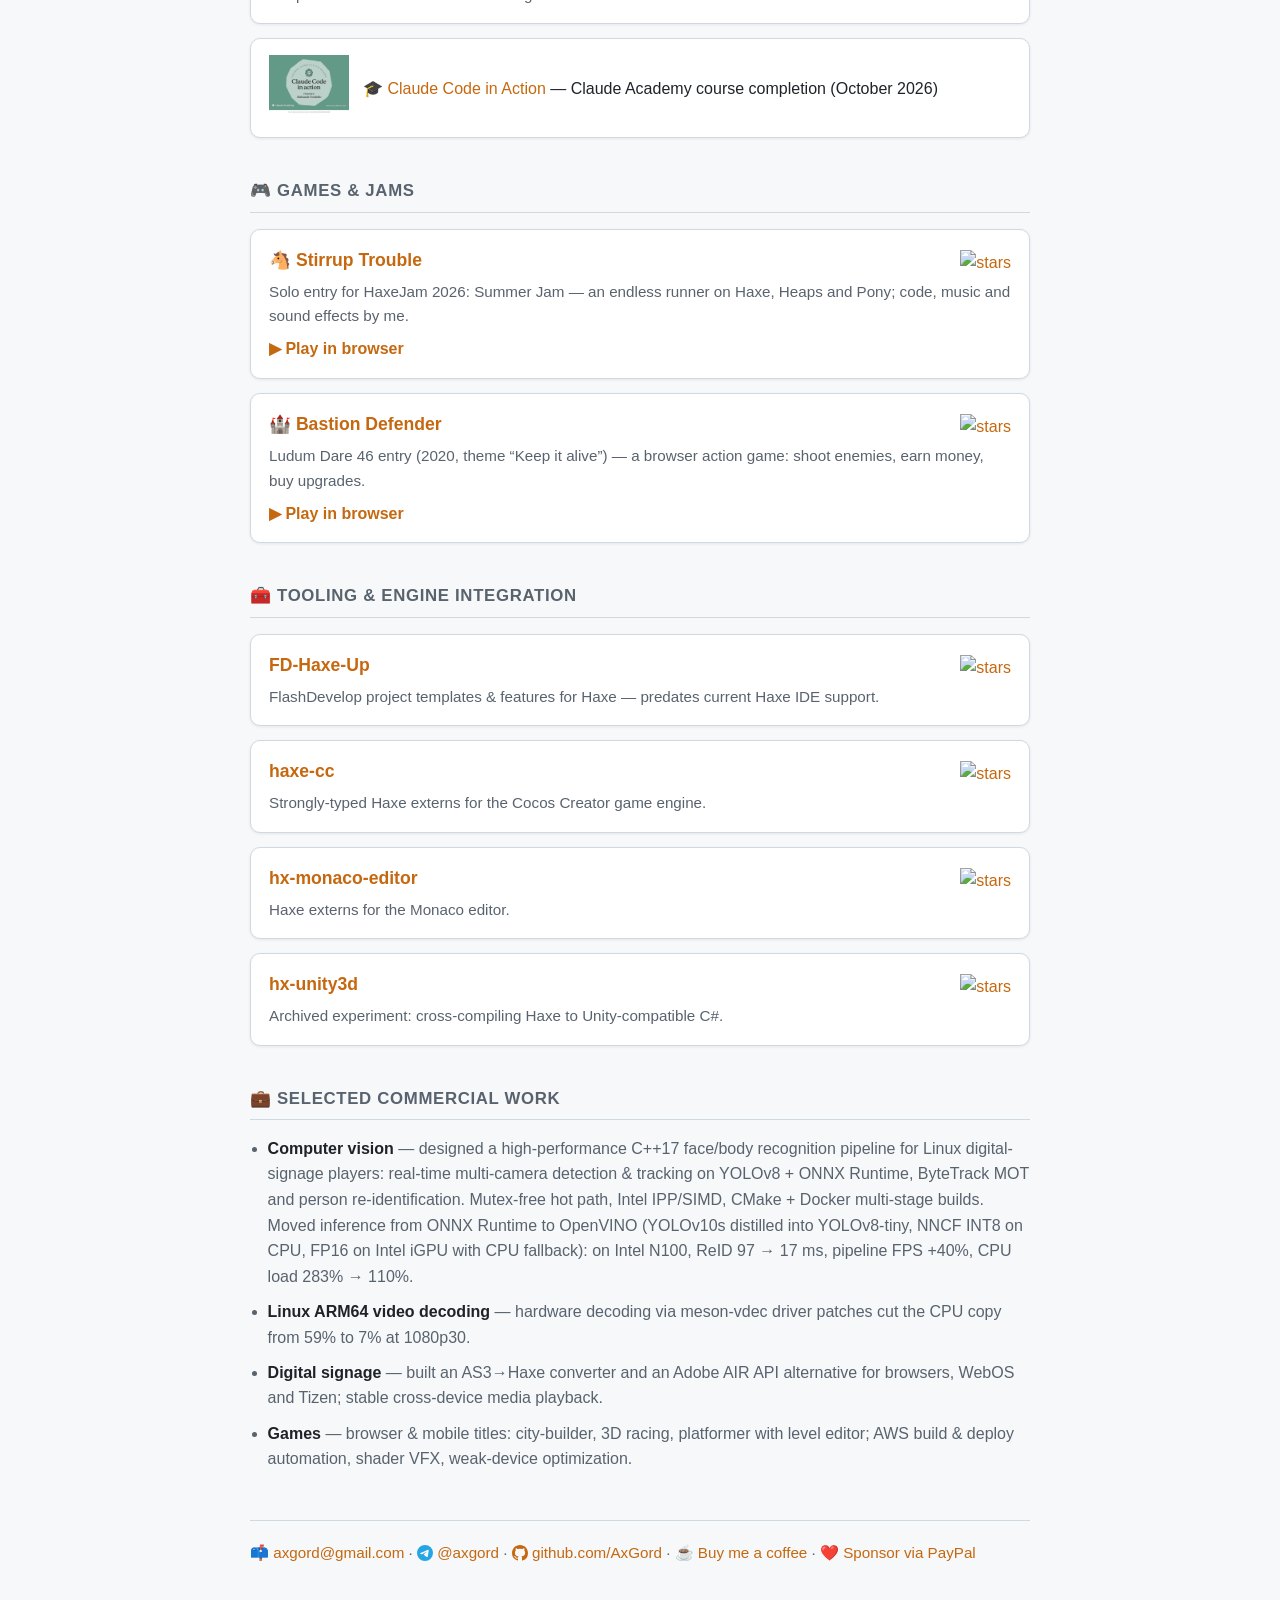
==== commit 830a94d4: "Contacts on their own line, official Telegram icon Co-Authored-By: Claude Opus 5.5 <noreply@anthropi" ====
--- a/index.html
+++ b/index.html
@@ -97,7 +97,8 @@
         <h1>Alexander Gordeyko</h1>
         <p class="tagline">Senior Software Engineer · Haxe expert &amp; open-source maintainer</p>
         <p class="summary">~20 years shipping production code: cross-platform engines and tooling, real-time graphics, computer vision. I like hard native problems and long-lived libraries.</p>
-        <p class="meta">📍 Limassol, Cyprus · <a href="https://github.com/AxGord"><svg viewBox="0 0 16 16" width="16" height="16" fill="currentColor" aria-hidden="true"><path d="M8 0c4.42 0 8 3.58 8 8a8.013 8.013 0 0 1-5.45 7.59c-.4.08-.55-.17-.55-.38 0-.27.01-1.13.01-2.2 0-.75-.25-1.23-.54-1.48 1.78-.2 3.65-.88 3.65-3.95 0-.88-.31-1.59-.82-2.15.08-.2.36-1.02-.08-2.12 0 0-.67-.22-2.2.82-.64-.18-1.32-.27-2-.27-.68 0-1.36.09-2 .27-1.53-1.03-2.2-.82-2.2-.82-.44 1.1-.16 1.92-.08 2.12-.51.56-.82 1.28-.82 2.15 0 3.06 1.86 3.75 3.64 3.95-.23.2-.44.55-.51 1.07-.46.21-1.61.55-2.33-.66-.15-.24-.6-.83-1.23-.82-.67.01-.27.38.01.53.34.19.73.9.82 1.13.16.41.68 1.2 2.69.83 0 .67.01 1.3.01 1.49 0 .21-.15.45-.55.38A7.995 7.995 0 0 1 0 8c0-4.42 3.58-8 8-8Z"/></svg> github.com/AxGord</a> · 📫 <a href="mailto:axgord@gmail.com">axgord@gmail.com</a> · ✈️ <a href="https://t.me/axgord">Telegram @axgord</a></p>
+        <p class="meta">📍 Limassol, Cyprus<br>
+          <a href="https://github.com/AxGord"><svg viewBox="0 0 16 16" width="16" height="16" fill="currentColor" aria-hidden="true"><path d="M8 0c4.42 0 8 3.58 8 8a8.013 8.013 0 0 1-5.45 7.59c-.4.08-.55-.17-.55-.38 0-.27.01-1.13.01-2.2 0-.75-.25-1.23-.54-1.48 1.78-.2 3.65-.88 3.65-3.95 0-.88-.31-1.59-.82-2.15.08-.2.36-1.02-.08-2.12 0 0-.67-.22-2.2.82-.64-.18-1.32-.27-2-.27-.68 0-1.36.09-2 .27-1.53-1.03-2.2-.82-2.2-.82-.44 1.1-.16 1.92-.08 2.12-.51.56-.82 1.28-.82 2.15 0 3.06 1.86 3.75 3.64 3.95-.23.2-.44.55-.51 1.07-.46.21-1.61.55-2.33-.66-.15-.24-.6-.83-1.23-.82-.67.01-.27.38.01.53.34.19.73.9.82 1.13.16.41.68 1.2 2.69.83 0 .67.01 1.3.01 1.49 0 .21-.15.45-.55.38A7.995 7.995 0 0 1 0 8c0-4.42 3.58-8 8-8Z"/></svg> github.com/AxGord</a> · 📫 <a href="mailto:axgord@gmail.com">axgord@gmail.com</a> · <a href="https://t.me/axgord"><svg viewBox="0 0 24 24" width="16" height="16" fill="#26A5E4" aria-hidden="true"><path d="M11.944 0A12 12 0 0 0 0 12a12 12 0 0 0 12 12 12 12 0 0 0 12-12A12 12 0 0 0 12 0a12 12 0 0 0-.056 0zm4.962 7.224c.1-.002.321.023.465.14a.506.506 0 0 1 .171.325c.016.093.036.306.02.472-.18 1.898-.962 6.502-1.36 8.627-.168.9-.499 1.201-.82 1.23-.696.065-1.225-.46-1.9-.902-1.056-.693-1.653-1.124-2.678-1.8-1.185-.78-.417-1.21.258-1.91.177-.184 3.247-2.977 3.307-3.23.007-.032.014-.15-.056-.212s-.174-.041-.249-.024c-.106.024-1.793 1.14-5.061 3.345-.48.33-.913.49-1.302.48-.428-.008-1.252-.241-1.865-.44-.752-.245-1.349-.374-1.297-.789.027-.216.325-.437.893-.663 3.498-1.524 5.83-2.529 6.998-3.014 3.332-1.386 4.025-1.627 4.476-1.635z"/></svg> @axgord</a></p>
         <div class="badges">
           <a href="https://haxe.org"><img alt="Haxe" src="https://img.shields.io/badge/Haxe-EA8220?style=flat&logo=haxe&logoColor=white"></a>
           <a href="https://www.typescriptlang.org"><img alt="TypeScript" src="https://img.shields.io/badge/TypeScript-3178C6?style=flat&logo=typescript&logoColor=white"></a>
@@ -241,7 +242,7 @@
 
   <footer>
     📫 <a href="mailto:axgord@gmail.com">axgord@gmail.com</a> ·
-    ✈️ <a href="https://t.me/axgord">Telegram @axgord</a> ·
+    <a href="https://t.me/axgord"><svg viewBox="0 0 24 24" width="16" height="16" fill="#26A5E4" aria-hidden="true"><path d="M11.944 0A12 12 0 0 0 0 12a12 12 0 0 0 12 12 12 12 0 0 0 12-12A12 12 0 0 0 12 0a12 12 0 0 0-.056 0zm4.962 7.224c.1-.002.321.023.465.14a.506.506 0 0 1 .171.325c.016.093.036.306.02.472-.18 1.898-.962 6.502-1.36 8.627-.168.9-.499 1.201-.82 1.23-.696.065-1.225-.46-1.9-.902-1.056-.693-1.653-1.124-2.678-1.8-1.185-.78-.417-1.21.258-1.91.177-.184 3.247-2.977 3.307-3.23.007-.032.014-.15-.056-.212s-.174-.041-.249-.024c-.106.024-1.793 1.14-5.061 3.345-.48.33-.913.49-1.302.48-.428-.008-1.252-.241-1.865-.44-.752-.245-1.349-.374-1.297-.789.027-.216.325-.437.893-.663 3.498-1.524 5.83-2.529 6.998-3.014 3.332-1.386 4.025-1.627 4.476-1.635z"/></svg> @axgord</a> ·
     <a href="https://github.com/AxGord"><svg viewBox="0 0 16 16" width="16" height="16" fill="currentColor" aria-hidden="true"><path d="M8 0c4.42 0 8 3.58 8 8a8.013 8.013 0 0 1-5.45 7.59c-.4.08-.55-.17-.55-.38 0-.27.01-1.13.01-2.2 0-.75-.25-1.23-.54-1.48 1.78-.2 3.65-.88 3.65-3.95 0-.88-.31-1.59-.82-2.15.08-.2.36-1.02-.08-2.12 0 0-.67-.22-2.2.82-.64-.18-1.32-.27-2-.27-.68 0-1.36.09-2 .27-1.53-1.03-2.2-.82-2.2-.82-.44 1.1-.16 1.92-.08 2.12-.51.56-.82 1.28-.82 2.15 0 3.06 1.86 3.75 3.64 3.95-.23.2-.44.55-.51 1.07-.46.21-1.61.55-2.33-.66-.15-.24-.6-.83-1.23-.82-.67.01-.27.38.01.53.34.19.73.9.82 1.13.16.41.68 1.2 2.69.83 0 .67.01 1.3.01 1.49 0 .21-.15.45-.55.38A7.995 7.995 0 0 1 0 8c0-4.42 3.58-8 8-8Z"/></svg> github.com/AxGord</a> ·
     ☕ <a href="https://buymeacoffee.com/axgo">Buy me a coffee</a> ·
     ❤️ <a href="https://paypal.me/axgorde">Sponsor via PayPal</a>
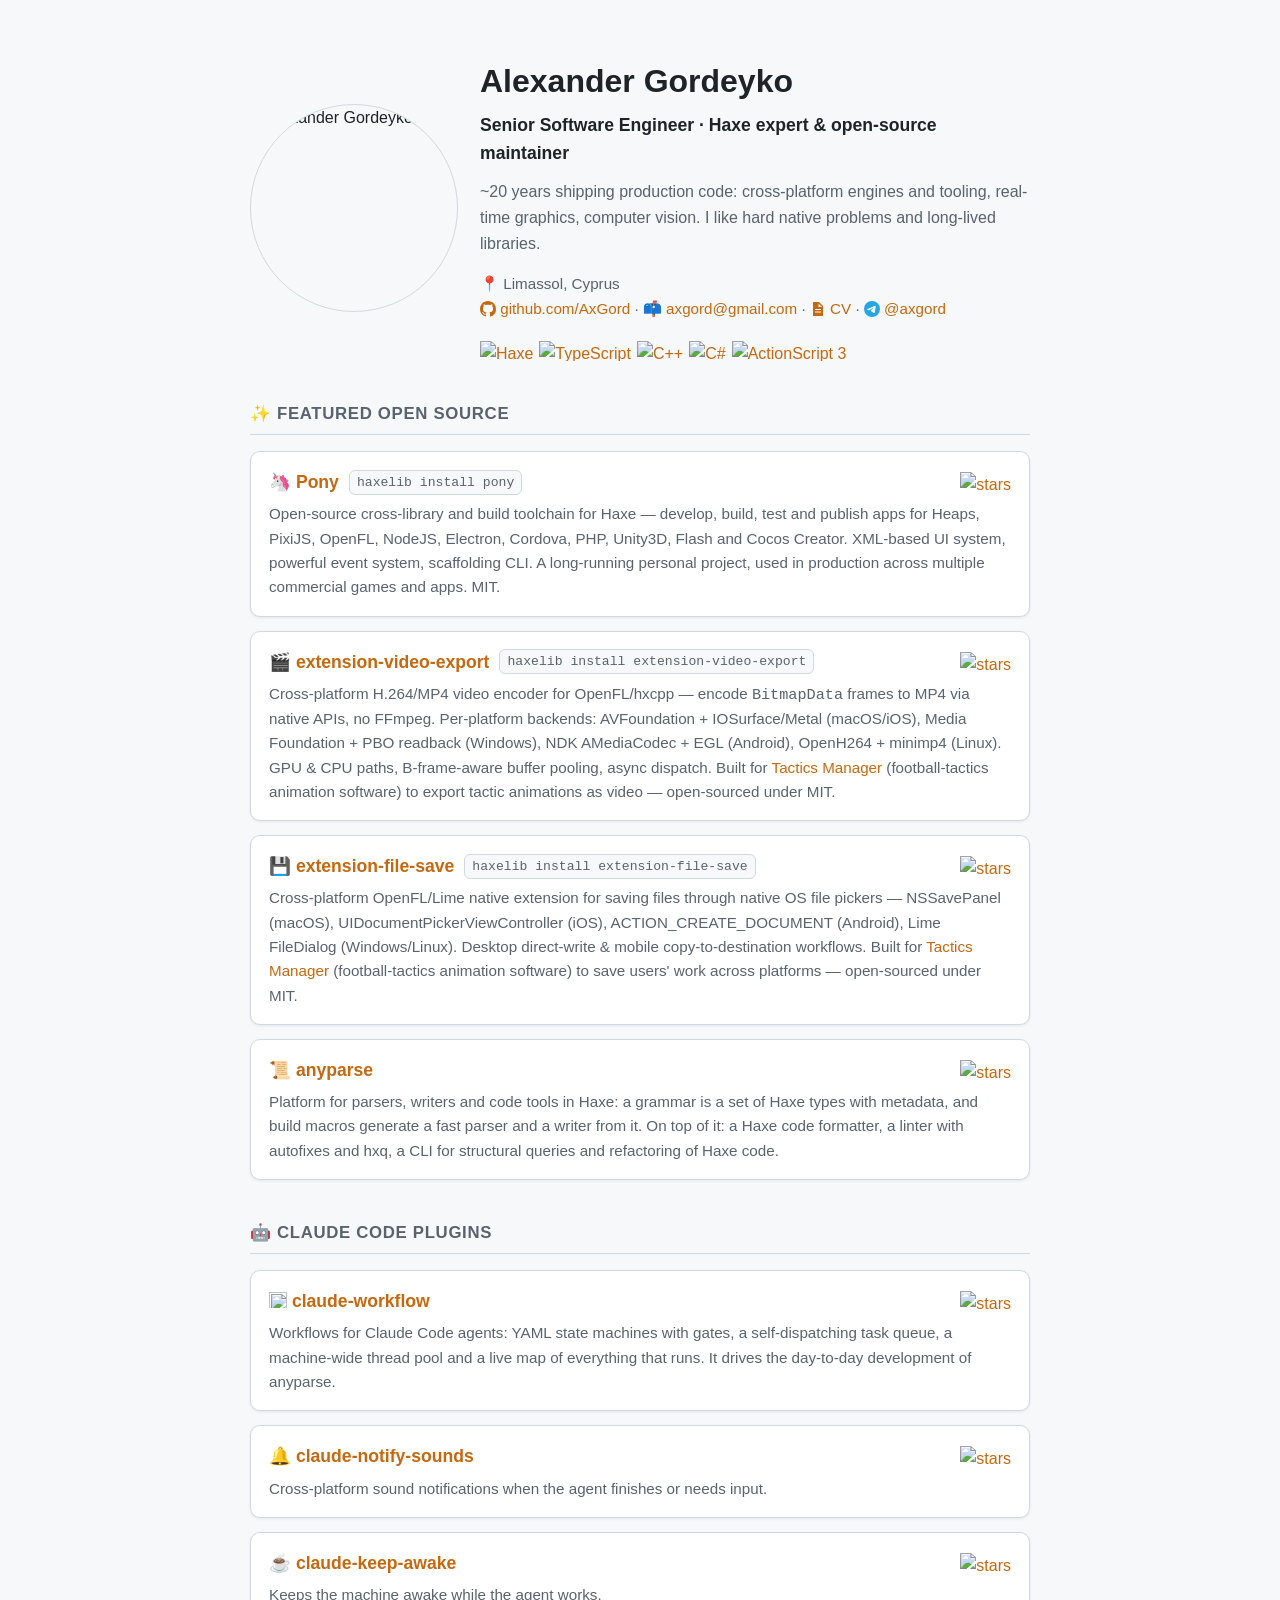
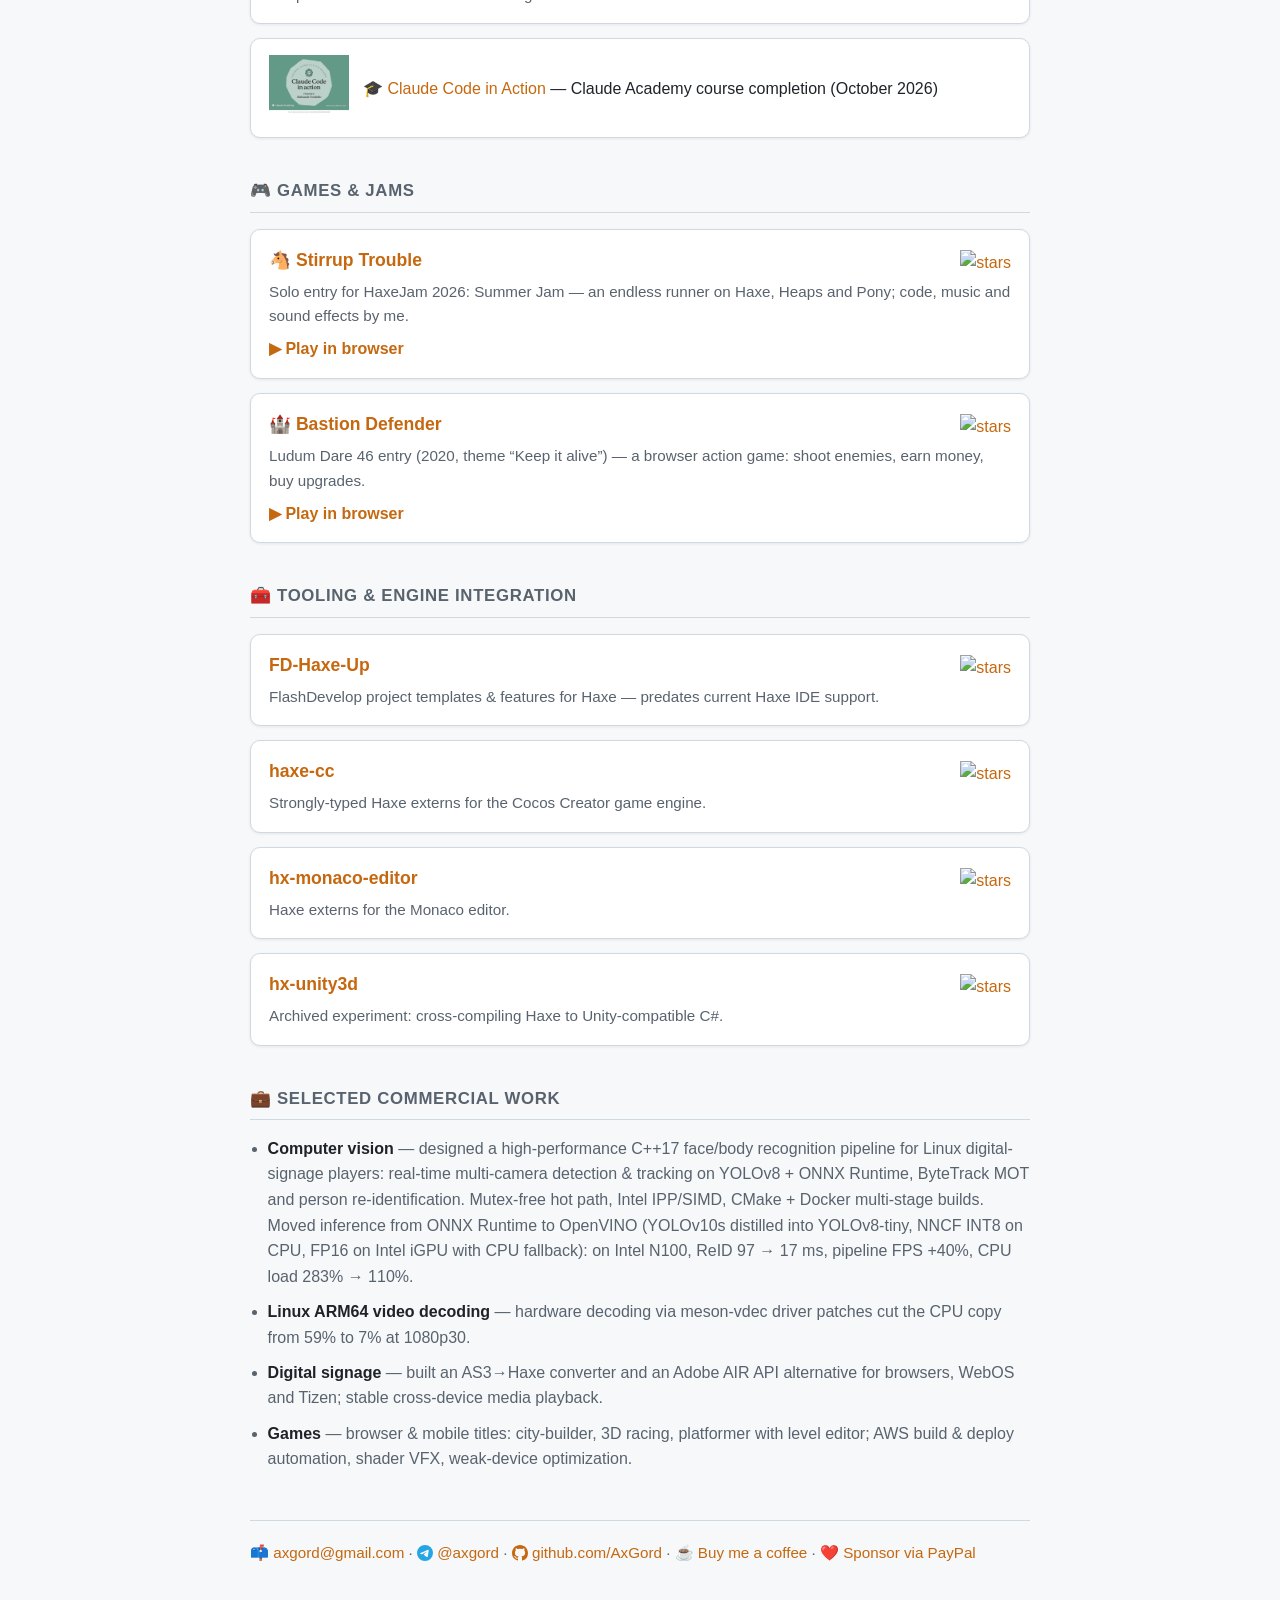
==== commit 48af3120: "Publish CV pages (en, ru) and link them from the contacts line Co-Authored-By: Claude Sonnet 5.5 <no" ====
--- a/index.html
+++ b/index.html
@@ -98,7 +98,7 @@
         <p class="tagline">Senior Software Engineer · Haxe expert &amp; open-source maintainer</p>
         <p class="summary">~20 years shipping production code: cross-platform engines and tooling, real-time graphics, computer vision. I like hard native problems and long-lived libraries.</p>
         <p class="meta">📍 Limassol, Cyprus<br>
-          <a href="https://github.com/AxGord"><svg viewBox="0 0 16 16" width="16" height="16" fill="currentColor" aria-hidden="true"><path d="M8 0c4.42 0 8 3.58 8 8a8.013 8.013 0 0 1-5.45 7.59c-.4.08-.55-.17-.55-.38 0-.27.01-1.13.01-2.2 0-.75-.25-1.23-.54-1.48 1.78-.2 3.65-.88 3.65-3.95 0-.88-.31-1.59-.82-2.15.08-.2.36-1.02-.08-2.12 0 0-.67-.22-2.2.82-.64-.18-1.32-.27-2-.27-.68 0-1.36.09-2 .27-1.53-1.03-2.2-.82-2.2-.82-.44 1.1-.16 1.92-.08 2.12-.51.56-.82 1.28-.82 2.15 0 3.06 1.86 3.75 3.64 3.95-.23.2-.44.55-.51 1.07-.46.21-1.61.55-2.33-.66-.15-.24-.6-.83-1.23-.82-.67.01-.27.38.01.53.34.19.73.9.82 1.13.16.41.68 1.2 2.69.83 0 .67.01 1.3.01 1.49 0 .21-.15.45-.55.38A7.995 7.995 0 0 1 0 8c0-4.42 3.58-8 8-8Z"/></svg> github.com/AxGord</a> · 📫 <a href="mailto:axgord@gmail.com">axgord@gmail.com</a> · <a href="https://t.me/axgord"><svg viewBox="0 0 24 24" width="16" height="16" fill="#26A5E4" aria-hidden="true"><path d="M11.944 0A12 12 0 0 0 0 12a12 12 0 0 0 12 12 12 12 0 0 0 12-12A12 12 0 0 0 12 0a12 12 0 0 0-.056 0zm4.962 7.224c.1-.002.321.023.465.14a.506.506 0 0 1 .171.325c.016.093.036.306.02.472-.18 1.898-.962 6.502-1.36 8.627-.168.9-.499 1.201-.82 1.23-.696.065-1.225-.46-1.9-.902-1.056-.693-1.653-1.124-2.678-1.8-1.185-.78-.417-1.21.258-1.91.177-.184 3.247-2.977 3.307-3.23.007-.032.014-.15-.056-.212s-.174-.041-.249-.024c-.106.024-1.793 1.14-5.061 3.345-.48.33-.913.49-1.302.48-.428-.008-1.252-.241-1.865-.44-.752-.245-1.349-.374-1.297-.789.027-.216.325-.437.893-.663 3.498-1.524 5.83-2.529 6.998-3.014 3.332-1.386 4.025-1.627 4.476-1.635z"/></svg> @axgord</a></p>
+          <a href="https://github.com/AxGord"><svg viewBox="0 0 16 16" width="16" height="16" fill="currentColor" aria-hidden="true"><path d="M8 0c4.42 0 8 3.58 8 8a8.013 8.013 0 0 1-5.45 7.59c-.4.08-.55-.17-.55-.38 0-.27.01-1.13.01-2.2 0-.75-.25-1.23-.54-1.48 1.78-.2 3.65-.88 3.65-3.95 0-.88-.31-1.59-.82-2.15.08-.2.36-1.02-.08-2.12 0 0-.67-.22-2.2.82-.64-.18-1.32-.27-2-.27-.68 0-1.36.09-2 .27-1.53-1.03-2.2-.82-2.2-.82-.44 1.1-.16 1.92-.08 2.12-.51.56-.82 1.28-.82 2.15 0 3.06 1.86 3.75 3.64 3.95-.23.2-.44.55-.51 1.07-.46.21-1.61.55-2.33-.66-.15-.24-.6-.83-1.23-.82-.67.01-.27.38.01.53.34.19.73.9.82 1.13.16.41.68 1.2 2.69.83 0 .67.01 1.3.01 1.49 0 .21-.15.45-.55.38A7.995 7.995 0 0 1 0 8c0-4.42 3.58-8 8-8Z"/></svg> github.com/AxGord</a> · 📫 <a href="mailto:axgord@gmail.com">axgord@gmail.com</a> · <a href="/cv/"><svg viewBox="0 0 16 16" width="16" height="16" fill="currentColor" aria-hidden="true"><path d="M3 1h6l4 4v10H3V1Zm5.5 1.5V6H12L8.5 2.5ZM5 8v1h6V8H5Zm0 2.5v1h6v-1H5Z"/></svg> CV</a> · <a href="https://t.me/axgord"><svg viewBox="0 0 24 24" width="16" height="16" fill="#26A5E4" aria-hidden="true"><path d="M11.944 0A12 12 0 0 0 0 12a12 12 0 0 0 12 12 12 12 0 0 0 12-12A12 12 0 0 0 12 0a12 12 0 0 0-.056 0zm4.962 7.224c.1-.002.321.023.465.14a.506.506 0 0 1 .171.325c.016.093.036.306.02.472-.18 1.898-.962 6.502-1.36 8.627-.168.9-.499 1.201-.82 1.23-.696.065-1.225-.46-1.9-.902-1.056-.693-1.653-1.124-2.678-1.8-1.185-.78-.417-1.21.258-1.91.177-.184 3.247-2.977 3.307-3.23.007-.032.014-.15-.056-.212s-.174-.041-.249-.024c-.106.024-1.793 1.14-5.061 3.345-.48.33-.913.49-1.302.48-.428-.008-1.252-.241-1.865-.44-.752-.245-1.349-.374-1.297-.789.027-.216.325-.437.893-.663 3.498-1.524 5.83-2.529 6.998-3.014 3.332-1.386 4.025-1.627 4.476-1.635z"/></svg> @axgord</a></p>
         <div class="badges">
           <a href="https://haxe.org"><img alt="Haxe" src="https://img.shields.io/badge/Haxe-EA8220?style=flat&logo=haxe&logoColor=white"></a>
           <a href="https://www.typescriptlang.org"><img alt="TypeScript" src="https://img.shields.io/badge/TypeScript-3178C6?style=flat&logo=typescript&logoColor=white"></a>
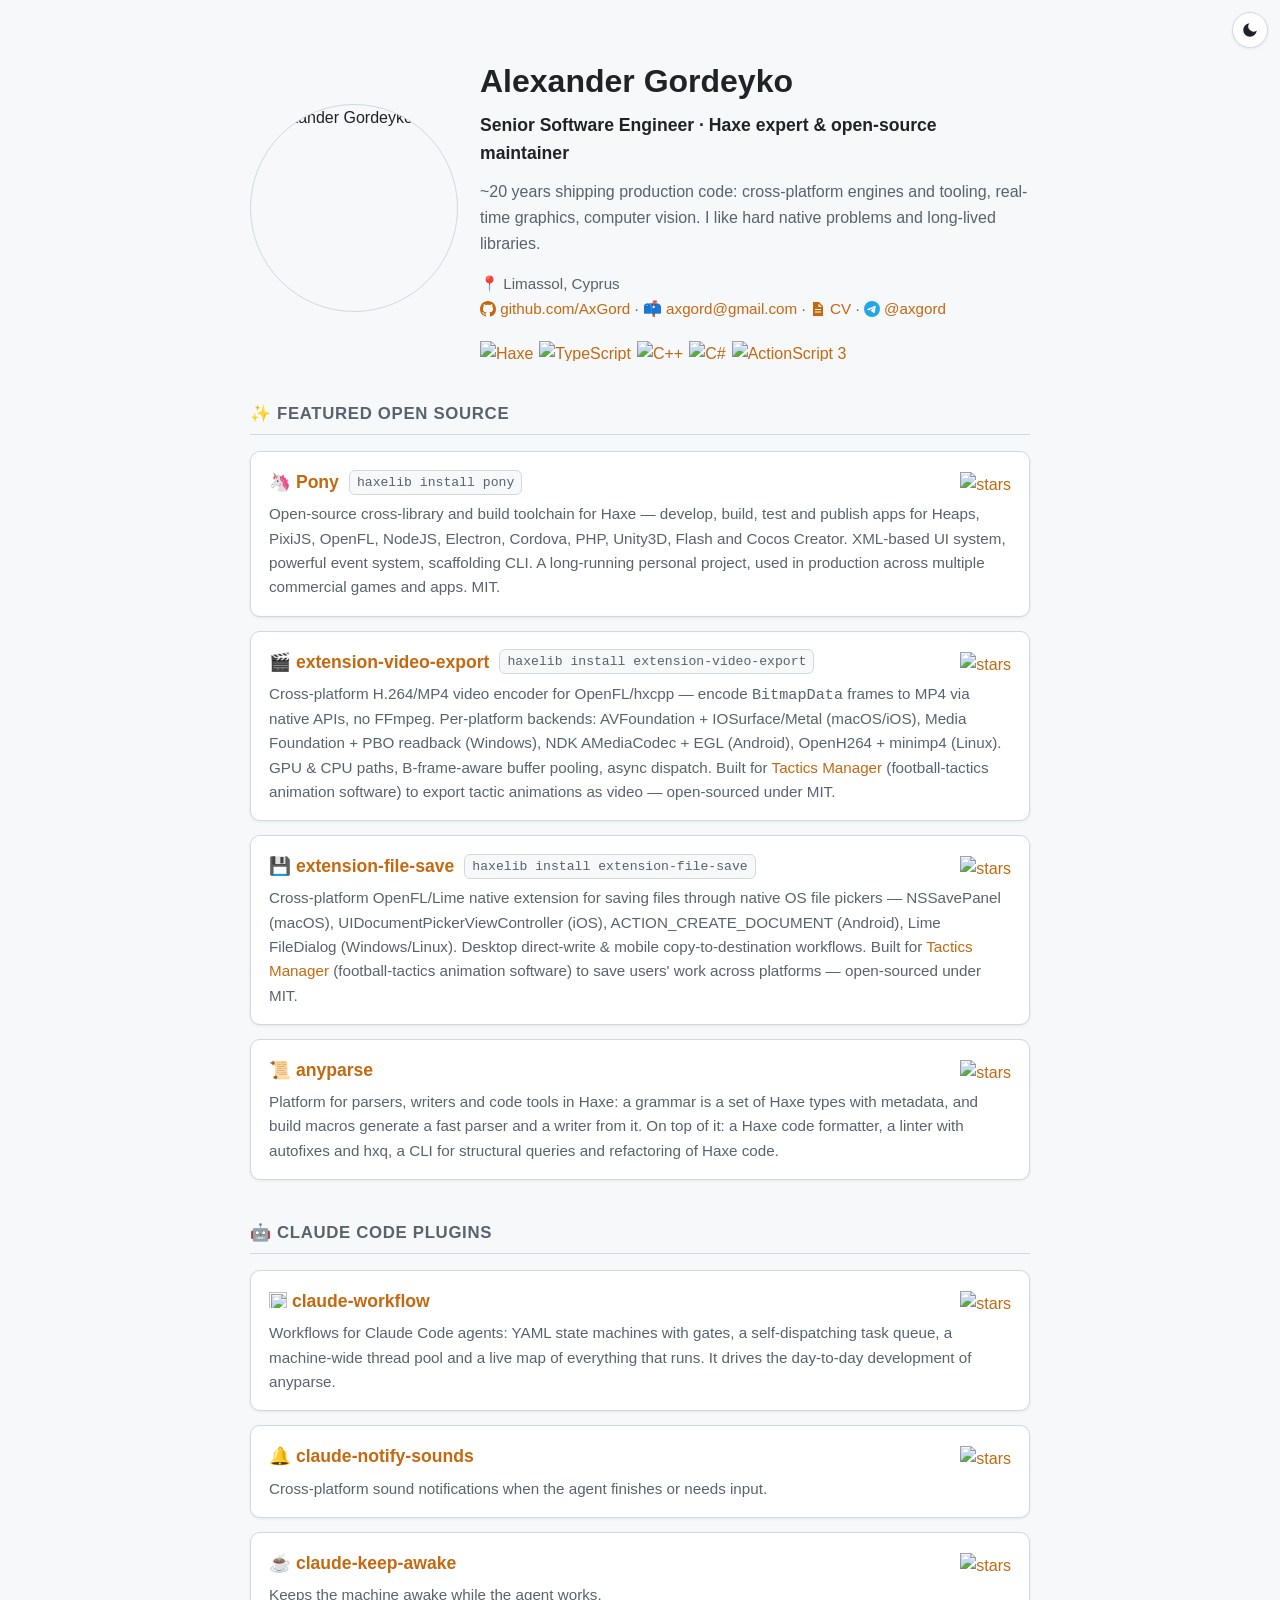
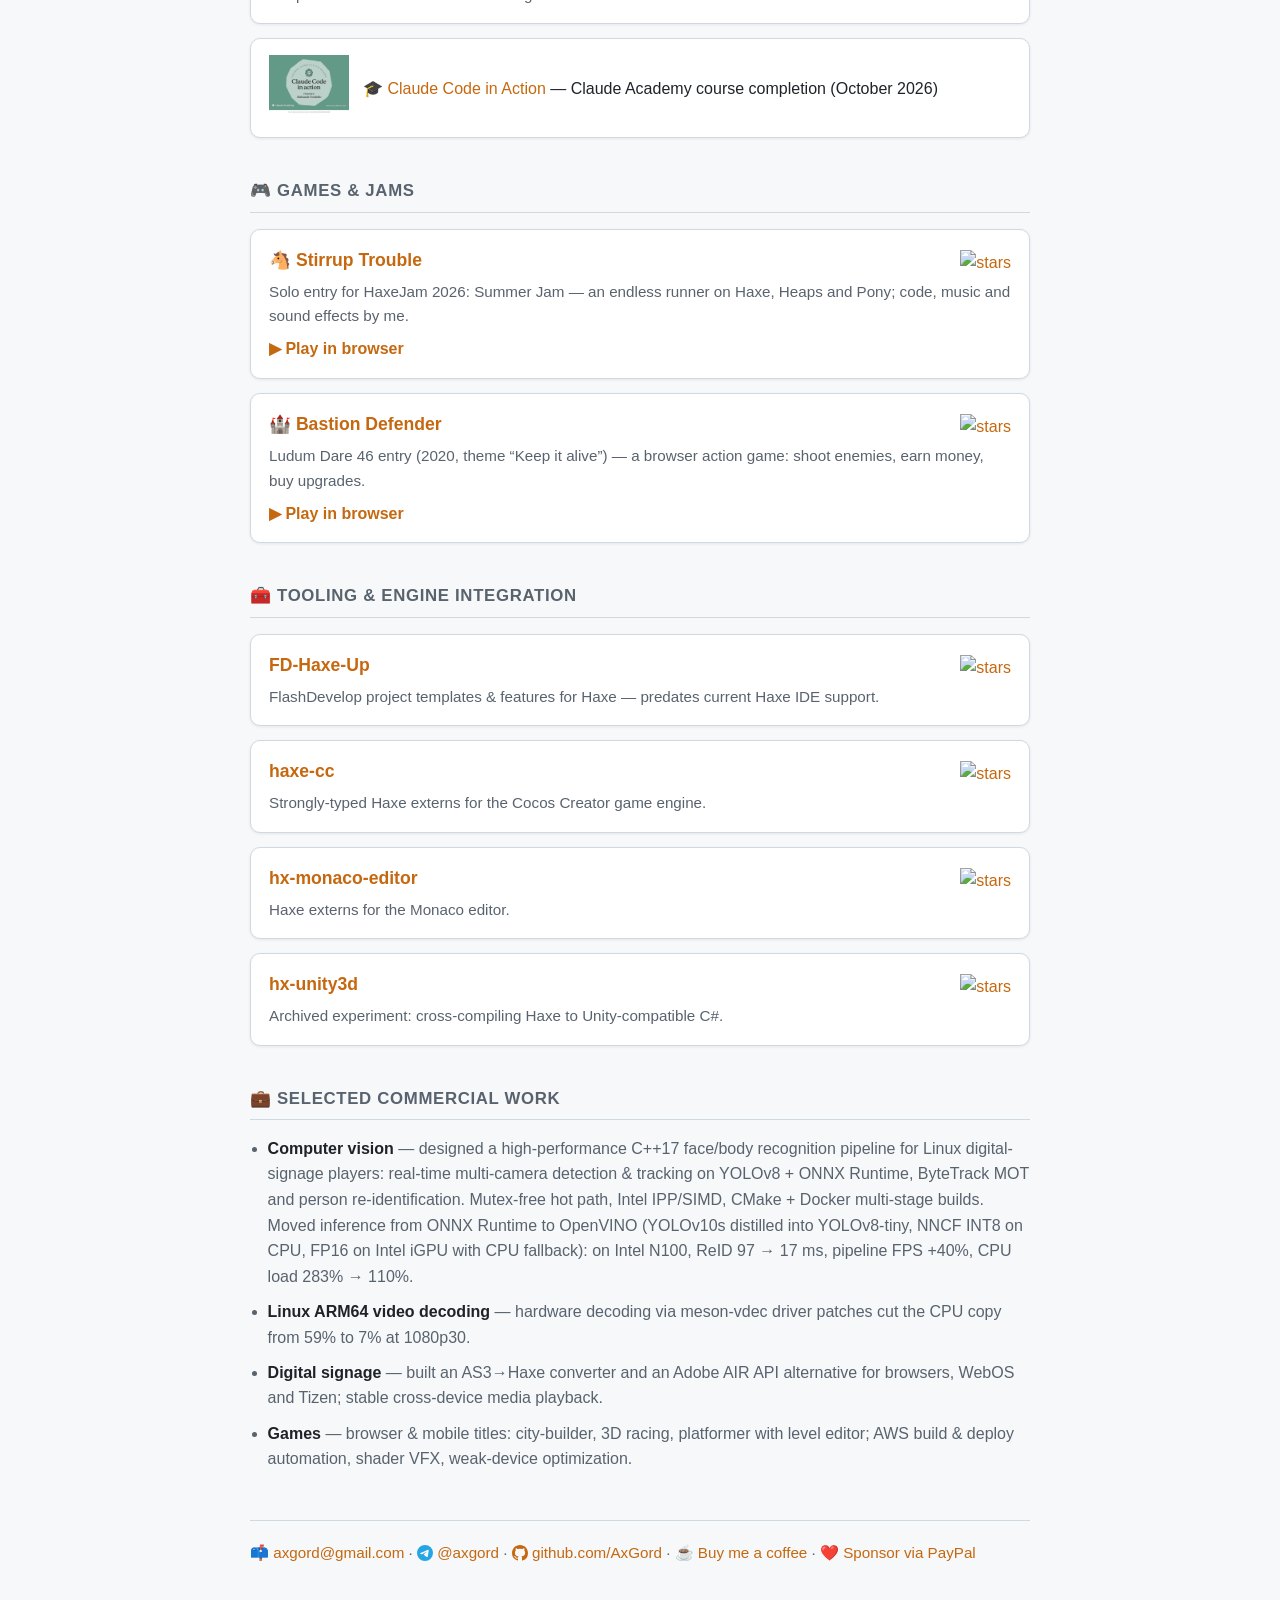
==== commit 00b50e1b: "Light/dark theme toggle, Open Graph and Twitter card tags, og images, regenerated CV pages Co-Author" ====
--- a/index.html
+++ b/index.html
@@ -5,6 +5,19 @@
 <meta name="viewport" content="width=device-width, initial-scale=1">
 <title>Alexander Gordeyko — Haxe engineer & open-source maintainer</title>
 <meta name="description" content="Senior Software Engineer · Haxe expert & open-source maintainer. Cross-platform engines and tooling, real-time graphics, computer vision.">
+<meta property="og:type" content="website">
+<meta property="og:site_name" content="Alexander Gordeyko">
+<meta property="og:title" content="Alexander Gordeyko — Haxe engineer & open-source maintainer">
+<meta property="og:description" content="Senior Software Engineer · Haxe expert & open-source maintainer. Cross-platform engines and tooling, real-time graphics, computer vision.">
+<meta property="og:url" content="https://axgord.github.io/">
+<meta property="og:image" content="https://axgord.github.io/img/og.png">
+<meta property="og:image:width" content="1200">
+<meta property="og:image:height" content="630">
+<meta property="og:image:alt" content="Alexander Gordeyko — Senior Software Engineer, Haxe expert & open-source maintainer">
+<meta name="twitter:card" content="summary_large_image">
+<meta name="twitter:title" content="Alexander Gordeyko — Haxe engineer & open-source maintainer">
+<meta name="twitter:description" content="Senior Software Engineer · Haxe expert & open-source maintainer. Cross-platform engines and tooling, real-time graphics, computer vision.">
+<meta name="twitter:image" content="https://axgord.github.io/img/og.png">
 <style>
   :root {
     --bg: #f6f8fa;
@@ -15,8 +28,9 @@
     --accent: #c5680f;
     --shadow: 0 1px 3px rgba(27,31,36,.08);
   }
+  :root { color-scheme: light; }
   @media (prefers-color-scheme: dark) {
-    :root {
+    :root:not([data-theme="light"]) {
       --bg: #0d1117;
       --fg: #e6edf3;
       --muted: #9198a1;
@@ -24,7 +38,18 @@
       --border: #30363d;
       --accent: #ea8220;
       --shadow: none;
+      color-scheme: dark;
     }
+  }
+  :root[data-theme="dark"] {
+    --bg: #0d1117;
+    --fg: #e6edf3;
+    --muted: #9198a1;
+    --card: #161b22;
+    --border: #30363d;
+    --accent: #ea8220;
+    --shadow: none;
+    color-scheme: dark;
   }
   * { box-sizing: border-box; }
   body {
@@ -85,9 +110,30 @@
     margin-top: 3rem; padding-top: 1.25rem;
     border-top: 1px solid var(--border); color: var(--muted); font-size: .95rem;
   }
+  .theme-toggle {
+    position: fixed; top: 12px; right: 12px; z-index: 10;
+    width: 36px; height: 36px; padding: 0; border-radius: 50%;
+    display: inline-flex; align-items: center; justify-content: center;
+    background: var(--card); color: var(--fg); border: 1px solid var(--border);
+    box-shadow: var(--shadow); cursor: pointer;
+  }
+  .theme-toggle:hover { color: var(--accent); border-color: var(--accent); }
+  .theme-toggle:focus-visible { outline: 2px solid var(--accent); outline-offset: 2px; }
+  .theme-toggle svg { display: block; }
+  .theme-toggle .i-sun { display: none; }
+  @media (prefers-color-scheme: dark) {
+    :root:not([data-theme="light"]) .theme-toggle .i-sun { display: block; }
+    :root:not([data-theme="light"]) .theme-toggle .i-moon { display: none; }
+  }
+  :root[data-theme="dark"] .theme-toggle .i-sun { display: block; }
+  :root[data-theme="dark"] .theme-toggle .i-moon { display: none; }
 </style>
+<script>
+try { var t = localStorage.getItem('theme'); if (t === 'light' || t === 'dark') document.documentElement.setAttribute('data-theme', t); } catch (e) {}
+</script>
 </head>
 <body>
+<button class="theme-toggle" type="button" aria-label="Toggle light/dark theme" title="Toggle light/dark theme"><svg class="i-moon" viewBox="0 0 24 24" width="18" height="18" fill="currentColor" aria-hidden="true"><path d="M21 12.8A9 9 0 1 1 11.2 3a7 7 0 0 0 9.8 9.8Z"/></svg><svg class="i-sun" viewBox="0 0 24 24" width="18" height="18" fill="none" stroke="currentColor" stroke-width="2" stroke-linecap="round" aria-hidden="true"><circle cx="12" cy="12" r="4" fill="currentColor"/><path d="M12 2v2M12 20v2M4.9 4.9l1.4 1.4M17.7 17.7l1.4 1.4M2 12h2M20 12h2M4.9 19.1l1.4-1.4M17.7 6.3l1.4-1.4"/></svg></button>
 <main>
 
   <header>
@@ -249,5 +295,14 @@
   </footer>
 
 </main>
+<script>
+document.querySelector('.theme-toggle').addEventListener('click', function () {
+  var r = document.documentElement, a = r.getAttribute('data-theme');
+  var dark = a ? a === 'dark' : window.matchMedia('(prefers-color-scheme: dark)').matches;
+  var n = dark ? 'light' : 'dark';
+  r.setAttribute('data-theme', n);
+  try { localStorage.setItem('theme', n); } catch (e) {}
+});
+</script>
 </body>
 </html>
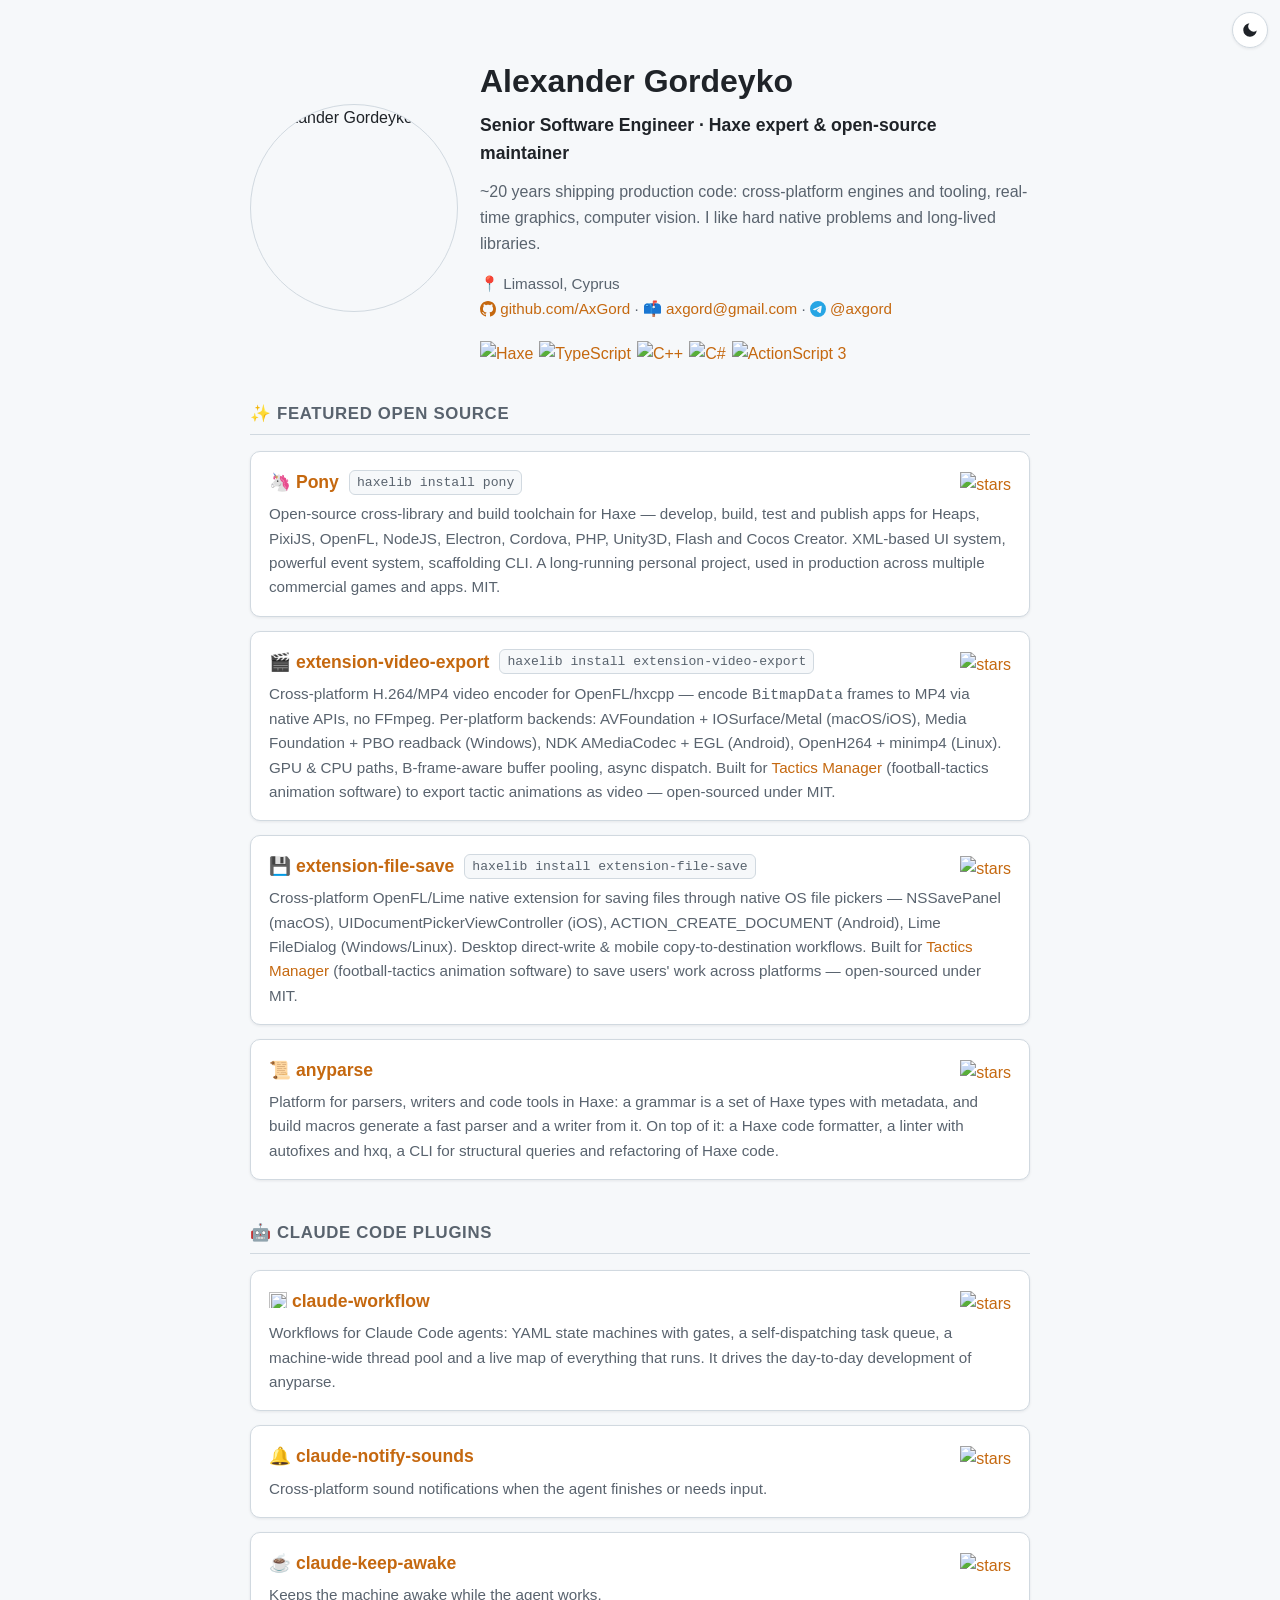
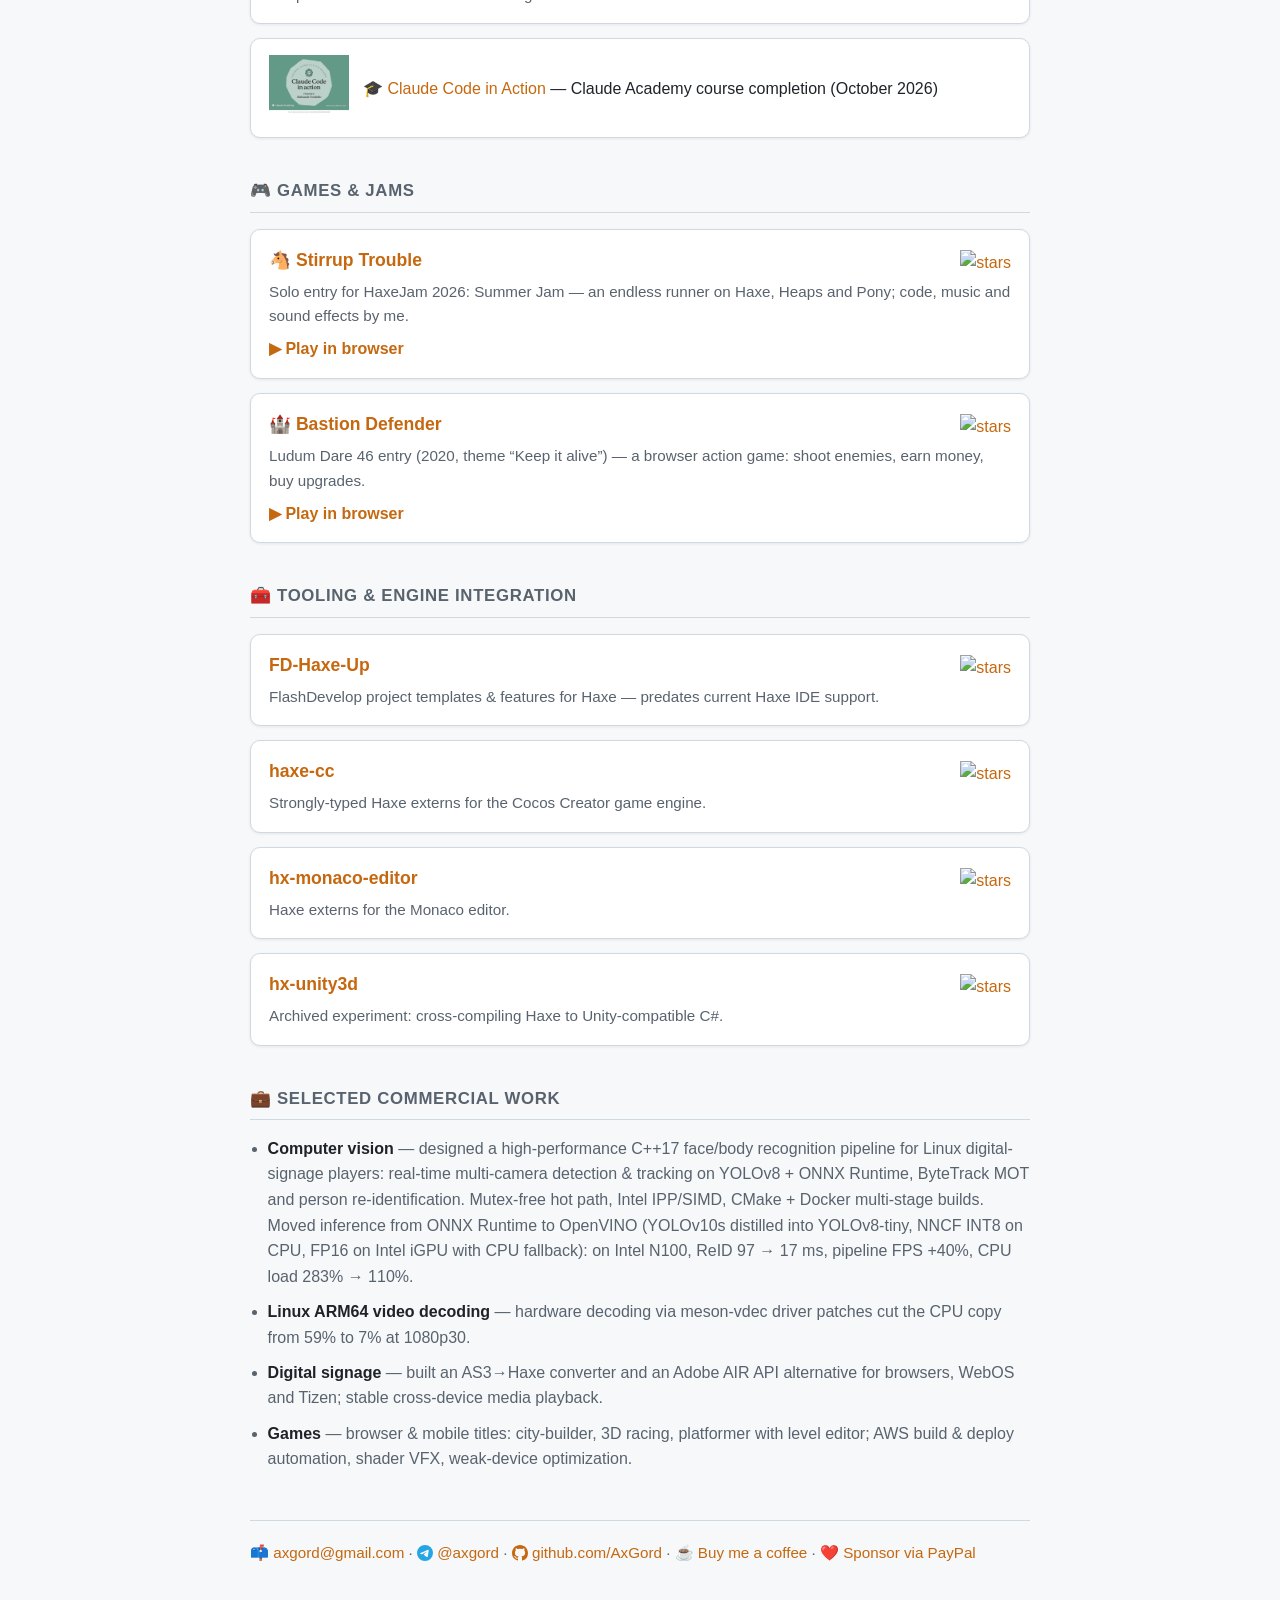
==== commit be79bae2: "Main page: no CV link; CV pages noindex, shared by link only Co-Authored-By: Claude Opus 5.5 <norepl" ====
--- a/index.html
+++ b/index.html
@@ -144,7 +144,7 @@
         <p class="tagline">Senior Software Engineer · Haxe expert &amp; open-source maintainer</p>
         <p class="summary">~20 years shipping production code: cross-platform engines and tooling, real-time graphics, computer vision. I like hard native problems and long-lived libraries.</p>
         <p class="meta">📍 Limassol, Cyprus<br>
-          <a href="https://github.com/AxGord"><svg viewBox="0 0 16 16" width="16" height="16" fill="currentColor" aria-hidden="true"><path d="M8 0c4.42 0 8 3.58 8 8a8.013 8.013 0 0 1-5.45 7.59c-.4.08-.55-.17-.55-.38 0-.27.01-1.13.01-2.2 0-.75-.25-1.23-.54-1.48 1.78-.2 3.65-.88 3.65-3.95 0-.88-.31-1.59-.82-2.15.08-.2.36-1.02-.08-2.12 0 0-.67-.22-2.2.82-.64-.18-1.32-.27-2-.27-.68 0-1.36.09-2 .27-1.53-1.03-2.2-.82-2.2-.82-.44 1.1-.16 1.92-.08 2.12-.51.56-.82 1.28-.82 2.15 0 3.06 1.86 3.75 3.64 3.95-.23.2-.44.55-.51 1.07-.46.21-1.61.55-2.33-.66-.15-.24-.6-.83-1.23-.82-.67.01-.27.38.01.53.34.19.73.9.82 1.13.16.41.68 1.2 2.69.83 0 .67.01 1.3.01 1.49 0 .21-.15.45-.55.38A7.995 7.995 0 0 1 0 8c0-4.42 3.58-8 8-8Z"/></svg> github.com/AxGord</a> · 📫 <a href="mailto:axgord@gmail.com">axgord@gmail.com</a> · <a href="/cv/"><svg viewBox="0 0 16 16" width="16" height="16" fill="currentColor" aria-hidden="true"><path d="M3 1h6l4 4v10H3V1Zm5.5 1.5V6H12L8.5 2.5ZM5 8v1h6V8H5Zm0 2.5v1h6v-1H5Z"/></svg> CV</a> · <a href="https://t.me/axgord"><svg viewBox="0 0 24 24" width="16" height="16" fill="#26A5E4" aria-hidden="true"><path d="M11.944 0A12 12 0 0 0 0 12a12 12 0 0 0 12 12 12 12 0 0 0 12-12A12 12 0 0 0 12 0a12 12 0 0 0-.056 0zm4.962 7.224c.1-.002.321.023.465.14a.506.506 0 0 1 .171.325c.016.093.036.306.02.472-.18 1.898-.962 6.502-1.36 8.627-.168.9-.499 1.201-.82 1.23-.696.065-1.225-.46-1.9-.902-1.056-.693-1.653-1.124-2.678-1.8-1.185-.78-.417-1.21.258-1.91.177-.184 3.247-2.977 3.307-3.23.007-.032.014-.15-.056-.212s-.174-.041-.249-.024c-.106.024-1.793 1.14-5.061 3.345-.48.33-.913.49-1.302.48-.428-.008-1.252-.241-1.865-.44-.752-.245-1.349-.374-1.297-.789.027-.216.325-.437.893-.663 3.498-1.524 5.83-2.529 6.998-3.014 3.332-1.386 4.025-1.627 4.476-1.635z"/></svg> @axgord</a></p>
+          <a href="https://github.com/AxGord"><svg viewBox="0 0 16 16" width="16" height="16" fill="currentColor" aria-hidden="true"><path d="M8 0c4.42 0 8 3.58 8 8a8.013 8.013 0 0 1-5.45 7.59c-.4.08-.55-.17-.55-.38 0-.27.01-1.13.01-2.2 0-.75-.25-1.23-.54-1.48 1.78-.2 3.65-.88 3.65-3.95 0-.88-.31-1.59-.82-2.15.08-.2.36-1.02-.08-2.12 0 0-.67-.22-2.2.82-.64-.18-1.32-.27-2-.27-.68 0-1.36.09-2 .27-1.53-1.03-2.2-.82-2.2-.82-.44 1.1-.16 1.92-.08 2.12-.51.56-.82 1.28-.82 2.15 0 3.06 1.86 3.75 3.64 3.95-.23.2-.44.55-.51 1.07-.46.21-1.61.55-2.33-.66-.15-.24-.6-.83-1.23-.82-.67.01-.27.38.01.53.34.19.73.9.82 1.13.16.41.68 1.2 2.69.83 0 .67.01 1.3.01 1.49 0 .21-.15.45-.55.38A7.995 7.995 0 0 1 0 8c0-4.42 3.58-8 8-8Z"/></svg> github.com/AxGord</a> · 📫 <a href="mailto:axgord@gmail.com">axgord@gmail.com</a> · <a href="https://t.me/axgord"><svg viewBox="0 0 24 24" width="16" height="16" fill="#26A5E4" aria-hidden="true"><path d="M11.944 0A12 12 0 0 0 0 12a12 12 0 0 0 12 12 12 12 0 0 0 12-12A12 12 0 0 0 12 0a12 12 0 0 0-.056 0zm4.962 7.224c.1-.002.321.023.465.14a.506.506 0 0 1 .171.325c.016.093.036.306.02.472-.18 1.898-.962 6.502-1.36 8.627-.168.9-.499 1.201-.82 1.23-.696.065-1.225-.46-1.9-.902-1.056-.693-1.653-1.124-2.678-1.8-1.185-.78-.417-1.21.258-1.91.177-.184 3.247-2.977 3.307-3.23.007-.032.014-.15-.056-.212s-.174-.041-.249-.024c-.106.024-1.793 1.14-5.061 3.345-.48.33-.913.49-1.302.48-.428-.008-1.252-.241-1.865-.44-.752-.245-1.349-.374-1.297-.789.027-.216.325-.437.893-.663 3.498-1.524 5.83-2.529 6.998-3.014 3.332-1.386 4.025-1.627 4.476-1.635z"/></svg> @axgord</a></p>
         <div class="badges">
           <a href="https://haxe.org"><img alt="Haxe" src="https://img.shields.io/badge/Haxe-EA8220?style=flat&logo=haxe&logoColor=white"></a>
           <a href="https://www.typescriptlang.org"><img alt="TypeScript" src="https://img.shields.io/badge/TypeScript-3178C6?style=flat&logo=typescript&logoColor=white"></a>
